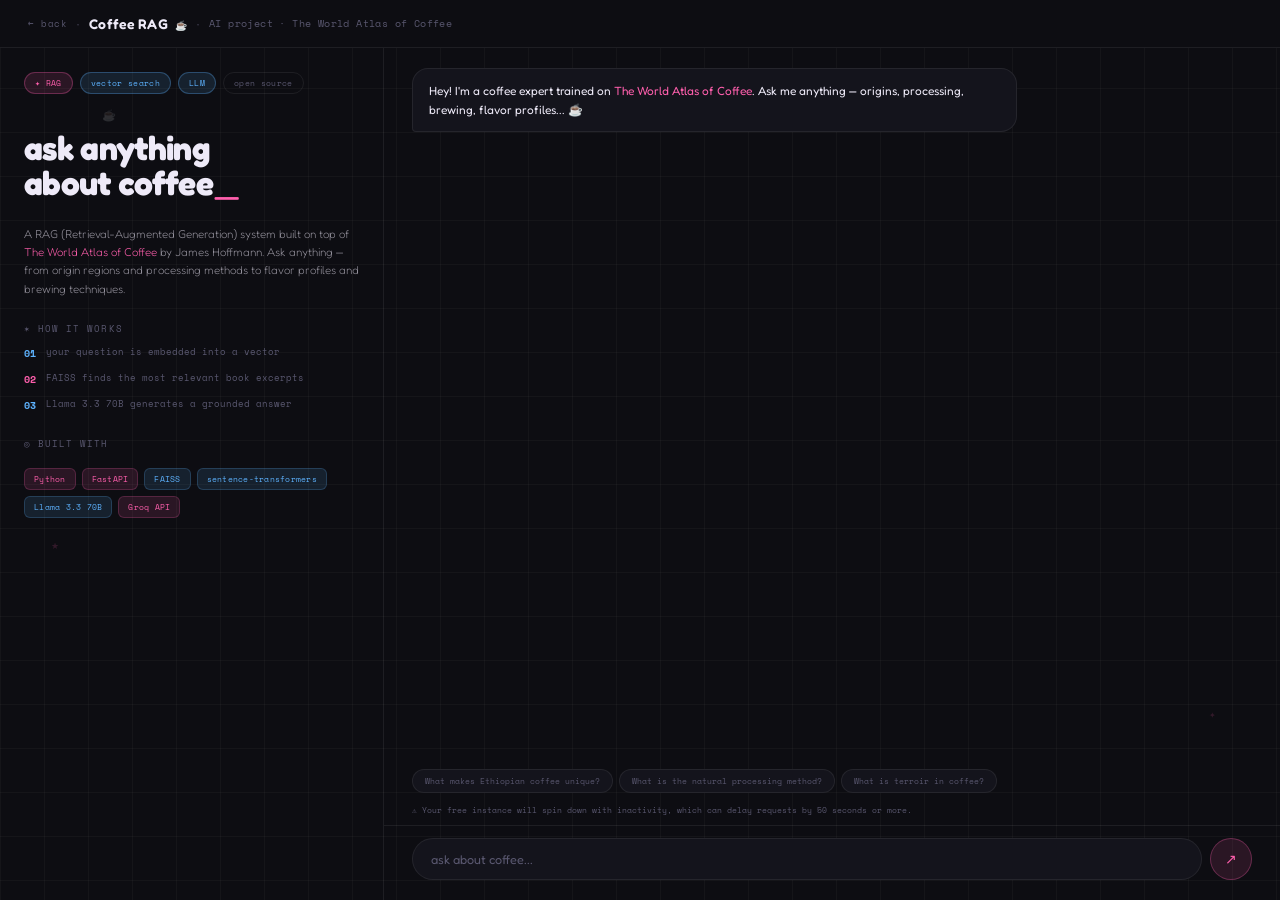
==== pages/coffee.html @ c4cfb09d "add rag-coffee" ====
<!DOCTYPE html>
<html lang="en">
<head>
  <meta charset="UTF-8" />
  <meta name="viewport" content="width=device-width, initial-scale=1.0" />
  <title>Coffee RAG · Marielle Côrtes</title>
  <link rel="icon" type="image/svg+xml" href="../assets/favicon.svg" />
  <link rel="preconnect" href="https://fonts.googleapis.com" />
  <link rel="preconnect" href="https://fonts.gstatic.com" crossorigin />
  <link href="https://fonts.googleapis.com/css2?family=Fredoka:wght@300;400;500;600;700&family=Space+Mono:ital,wght@0,400;0,700;1,400&family=Caveat:wght@400;600;700&display=swap" rel="stylesheet" />
  <link rel="stylesheet" href="../styles/main.css" />
  <link rel="stylesheet" href="../styles/coffee.css" />
</head>
<body class="coffee-page">

  <div id="cursor" aria-hidden="true">
    <img src="../assets/cursor-smile.svg" alt="" draggable="false" />
  </div>

  <div class="deco" style="top:12%;left:8%;font-size:.8rem;animation-delay:.6s">☕</div>
  <div class="deco" style="bottom:20%;right:5%;font-size:.55rem;animation-delay:2s">✦</div>
  <div class="deco" style="top:60%;left:4%;font-size:.65rem;animation-delay:1.4s">★</div>

  <header class="topbar">
    <div class="topbar__identity">
      <a href="../index.html" class="back-btn">← back</a>
      <span class="topbar__sep">·</span>
      <p class="topbar__name">Coffee RAG <span class="topbar__star">☕</span></p>
      <span class="topbar__sep">·</span>
      <span class="topbar__role">AI project · The World Atlas of Coffee</span>
    </div>
  </header>

  <main class="coffee-main">

    <!-- LEFT: project info -->
    <aside class="coffee-info">
      <div class="coffee-info__inner">
        <div class="identity__roles" style="margin-bottom:12px">
          <span class="badge badge--pink">✦ RAG</span>
          <span class="badge badge--blue">vector search</span>
          <span class="badge badge--blue">LLM</span>
          <span class="badge badge--outline">open source</span>
        </div>

        <h1 class="coffee-title">ask anything<br>about coffee<span class="identity__cursor">_</span></h1>

        <p class="coffee-desc">
          A RAG (Retrieval-Augmented Generation) system built on top of
          <em>The World Atlas of Coffee</em> by James Hoffmann. Ask anything —
          from origin regions and processing methods to flavor profiles and brewing techniques.
        </p>

        <div class="coffee-stack">
          <p class="wlabel">✶ how it works</p>
          <div class="coffee-steps">
            <div class="coffee-step">
              <span class="coffee-step__n blue">01</span>
              <span class="coffee-step__t">your question is embedded into a vector</span>
            </div>
            <div class="coffee-step">
              <span class="coffee-step__n pink">02</span>
              <span class="coffee-step__t">FAISS finds the most relevant book excerpts</span>
            </div>
            <div class="coffee-step">
              <span class="coffee-step__n blue">03</span>
              <span class="coffee-step__t">Llama 3.3 70B generates a grounded answer</span>
            </div>
          </div>
        </div>

        <div class="coffee-tech">
          <p class="wlabel">◎ built with</p>
          <div class="stack-tags">
            <span class="stag stag--pink">Python</span>
            <span class="stag stag--pink">FastAPI</span>
            <span class="stag stag--blue">FAISS</span>
            <span class="stag stag--blue">sentence-transformers</span>
            <span class="stag stag--blue">Llama 3.3 70B</span>
            <span class="stag stag--pink">Groq API</span>
          </div>
        </div>
      </div>
    </aside>

    <!-- RIGHT: chat -->
    <section class="coffee-chat">
      <div class="chat-messages" id="chatMessages">
        <div class="chat-bubble chat-bubble--bot">
          <p>Hey! I'm a coffee expert trained on <em>The World Atlas of Coffee</em>. Ask me anything — origins, processing, brewing, flavor profiles... ☕</p>
        </div>
      </div>

      <div class="chat-suggestions" id="chatSuggestions">
        <button class="suggestion" data-q="What makes Ethiopian coffee unique?">What makes Ethiopian coffee unique?</button>
        <button class="suggestion" data-q="What is the natural processing method?">What is the natural processing method?</button>
        <button class="suggestion" data-q="What is terroir in coffee?">What is terroir in coffee?</button>
      </div>

      <p class="chat-notice">⚠ Your free instance will spin down with inactivity, which can delay requests by 50 seconds or more.</p>

      <form class="chat-form" id="chatForm">
        <input
          type="text"
          class="chat-input"
          id="chatInput"
          placeholder="ask about coffee..."
          autocomplete="off"
        />
        <button type="submit" class="chat-send" id="chatSend">↗</button>
      </form>
    </section>

  </main>

  <script src="../scripts/cursor.js"></script>
  <script src="../scripts/coffee.js"></script>
</body>
</html>
---- styles/main.css ----
/* ── reset ───────────────────────────────────── */
*, *::before, *::after { box-sizing: border-box; margin: 0; padding: 0; }

/* ── tokens ──────────────────────────────────── */
:root {
  --bg:        #0d0d12;
  --surface:   #14141c;
  --surface2:  #1c1c28;
  --border:    rgba(255,255,255,0.07);
  --pink:      #ff5fad;
  --pink-dim:  rgba(255,95,173,0.12);
  --pink-glow: rgba(255,95,173,0.25);
  --blue:      #5eb3ff;
  --blue-dim:  rgba(94,179,255,0.12);
  --blue-glow: rgba(94,179,255,0.25);
  --text:      #eeeaf8;
  --muted:     #5a5870;
  --radius:    16px;
}

/* ── custom cursor ───────────────────────────── */
* { cursor: none !important; }

#cursor {
  position: fixed;
  top: 0; left: 0;
  width: 58px;
  height: 58px;
  pointer-events: none;
  z-index: 9999;
  will-change: transform;
  /* arrow tip is at ~(4,2) inside the 58x58 SVG */
  margin-left: -4px;
  margin-top: -2px;
  transition: filter .15s ease, transform .08s ease;
  filter: drop-shadow(1px 2px 3px rgba(0,0,0,.5));
}

#cursor img {
  width: 100%;
  height: 100%;
  object-fit: contain;
  display: block;
  animation: cursor-hue 20s ease-in-out infinite;
}

@keyframes cursor-hue {
  0%,  18% { filter: hue-rotate(0deg)   saturate(1)   brightness(1);   } /* yellow */
  25%, 43% { filter: hue-rotate(162deg) saturate(1.3) brightness(1);   } /* blue   */
  50%, 68% { filter: hue-rotate(282deg) saturate(1.4) brightness(1.1); } /* pink   */
  75%, 90% { filter: hue-rotate(0deg)   saturate(0)   brightness(2);   } /* white  */
  100%     { filter: hue-rotate(0deg)   saturate(1)   brightness(1);   } /* yellow */
}

#cursor.cursor--hover {
  filter: drop-shadow(0 0 8px rgba(255,224,0,.55)) drop-shadow(1px 2px 3px rgba(0,0,0,.5));
  transform: scale(1.12);
}

#cursor.cursor--press {
  filter: drop-shadow(0 0 10px var(--pink-glow));
  transform: scale(0.9);
}

/* ── base ────────────────────────────────────── */
html {
  font-size: clamp(14px, 1vw, 22px);
}

html, body {
  height: 100%;
  overflow: hidden;
  background-color: var(--bg);
  background-image:
    linear-gradient(rgba(255,255,255,0.03) 1px, transparent 1px),
    linear-gradient(90deg, rgba(255,255,255,0.03) 1px, transparent 1px);
  background-size: 44px 44px;
  color: var(--text);
  font-family: 'Fredoka', sans-serif;
}

body {
  display: grid;
  grid-template-rows: 48px 1fr;
}

/* ── floating deco ───────────────────────────── */
.deco {
  position: fixed;
  pointer-events: none;
  color: var(--pink);
  opacity: 0.15;
  animation: float 7s ease-in-out infinite;
  z-index: 0;
}

@keyframes float {
  0%, 100% { transform: translateY(0) rotate(0deg); }
  50%       { transform: translateY(-10px) rotate(4deg); }
}

/* ── top bar ─────────────────────────────────── */
.topbar {
  display: flex;
  align-items: center;
  justify-content: space-between;
  padding: 0 28px;
  border-bottom: 1px solid var(--border);
  background: var(--bg);
  position: relative;
  z-index: 10;
  flex-shrink: 0;
}

.topbar__identity {
  display: flex;
  flex-direction: row;
  align-items: center;
  gap: 10px;
}

.topbar__sep {
  color: var(--muted);
  font-size: 0.8rem;
}

.topbar__role {
  font-family: 'Space Mono', monospace;
  font-size: 0.72rem;
  color: var(--muted);
  letter-spacing: 0.04em;
}

.topbar__name {
  font-size: 1rem;
  font-weight: 600;
  letter-spacing: 0.01em;
}

.topbar__star {
  color: var(--pink);
  font-size: 0.7rem;
  margin-left: 4px;
}

.topbar__nav {
  display: flex;
  align-items: center;
  gap: 28px;
}

.topbar__link {
  font-family: 'Space Mono', monospace;
  font-size: 0.65rem;
  color: var(--muted);
  text-decoration: none;
  letter-spacing: 0.08em;
  text-transform: lowercase;
  transition: color 0.2s ease;
}

.topbar__link:hover { color: var(--text); }

.topbar__cta {
  font-family: 'Space Mono', monospace;
  font-size: 0.65rem;
  color: var(--pink);
  text-decoration: none;
  letter-spacing: 0.06em;
  padding: 5px 12px;
  border: 1px solid rgba(255,95,173,.3);
  border-radius: 99px;
  background: var(--pink-dim);
  transition: box-shadow .2s ease, border-color .2s ease;
}

.topbar__cta:hover {
  box-shadow: 0 0 14px var(--pink-glow);
  border-color: rgba(255,95,173,.6);
}

/* ── main: 2-column grid ─────────────────────── */
.main {
  display: grid;
  grid-template-columns: clamp(280px, 26vw, 520px) 1fr;
  height: 100%;
  overflow: hidden;
}

/* ── LEFT col: avatar anchored to bottom ────── */
.avatar-col {
  display: flex;
  flex-direction: column;
  height: 100%;
  overflow: hidden;
  padding: 0 0 20px 16px;
}

.avatar-col__img {
  flex: 1;
  min-height: 0;
  width: 100%;
  position: relative;
  overflow: hidden;
}

.avatar-col__img img {
  width: 100%;
  height: 100%;
  display: block;
  object-fit: contain;
  object-position: left bottom;
  transition: transform .4s ease, opacity .25s ease;
  mask-image:
    linear-gradient(to right,  transparent 0%, black 4%, black 96%, transparent 100%),
    linear-gradient(to bottom, transparent 0%, black 6%, black 88%, transparent 100%);
  -webkit-mask-image:
    linear-gradient(to right,  transparent 0%, black 4%, black 96%, transparent 100%),
    linear-gradient(to bottom, transparent 0%, black 6%, black 88%, transparent 100%);
  mask-composite: intersect;
  -webkit-mask-composite: source-in;
}

.avatar-col:hover .avatar-col__img img {
  transform: scale(1.015) translateY(-4px);
}

/* ── avatar sparkles ─────────────────────────── */
.sparkle {
  position: absolute;
  color: var(--pink);
  pointer-events: none;
  animation: sparkle-pulse 2.4s ease-in-out infinite;
  text-shadow: 0 0 8px var(--pink-glow);
  z-index: 3;
}

.sparkle--1 { top: 18%; right: 8%;  font-size: 1rem;  animation-duration: 2.2s; animation-delay: 0s;    }
.sparkle--2 { top: 38%; right: 4%;  font-size: 0.6rem; animation-duration: 3s;   animation-delay: 0.7s;  }
.sparkle--3 { top: 10%; right: 22%; font-size: 0.5rem; animation-duration: 2.6s; animation-delay: 1.2s;  }
.sparkle--4 { top: 55%; right: 6%;  font-size: 0.75rem;animation-duration: 2s;   animation-delay: 0.4s;  }
.sparkle--5 { top: 25%; right: 16%; font-size: 0.4rem; animation-duration: 3.2s; animation-delay: 1.8s;  }

@keyframes sparkle-pulse {
  0%   { opacity: 0;   transform: scale(0.4) rotate(0deg);   }
  30%  { opacity: 1;   transform: scale(1)   rotate(20deg);  }
  60%  { opacity: 0.7; transform: scale(0.85) rotate(-10deg);}
  100% { opacity: 0;   transform: scale(0.4) rotate(40deg);  }
}

.avatar-toggle {
  position: absolute;
  bottom: 10px;
  right: 10px;
  font-family: 'Space Mono', monospace;
  font-size: 0.5rem;
  letter-spacing: 0.06em;
  padding: 4px 10px;
  background: var(--surface);
  border: 1px solid var(--border);
  border-radius: 99px;
  color: var(--muted);
  cursor: none;
  transition: background .2s, color .2s, border-color .2s;
}
.avatar-toggle:hover,
.avatar-toggle:active {
  background: var(--pink-dim);
  color: var(--pink);
  border-color: rgba(255,95,173,.3);
}

.avatar-col__info {
  flex-shrink: 0;
  padding: 10px 0 0;
  display: flex;
  flex-direction: column;
  gap: 8px;
}

.avatar-loc {
  font-family: 'Space Mono', monospace;
  font-size: 0.78rem;
  color: var(--muted);
  letter-spacing: 0.06em;
}

.avatar-social { display: flex; gap: 8px; }

/* ── RIGHT col ───────────────────────────────── */
.content-col {
  display: flex;
  flex-direction: column;
  padding: 12px 28px 14px 24px;
  gap: 8px;
  overflow: hidden;
  height: 100%;
}

/* ── widgets ─────────────────────────────────── */
.widgets {
  flex: 1;
  min-height: 0;
  display: grid;
  grid-template-columns: repeat(3, 1fr);
  gap: 12px;
}

.social-icon {
  display: flex;
  align-items: center;
  justify-content: center;
  width: 30px;
  height: 30px;
  border-radius: 8px;
  text-decoration: none;
  transition: box-shadow .2s ease, transform .15s ease;
}

.social-icon svg { width: 13px; height: 13px; }

.social-icon--blue {
  background: var(--blue-dim);
  color: var(--blue);
  border: 1px solid rgba(94,179,255,.25);
}

.social-icon--blue:hover {
  box-shadow: 0 0 12px var(--blue-glow);
  transform: translateY(-2px);
}

.social-icon--pink {
  background: var(--pink-dim);
  color: var(--pink);
  border: 1px solid rgba(255,95,173,.2);
}

.social-icon--pink:hover {
  box-shadow: 0 0 12px var(--pink-glow);
  transform: translateY(-2px);
}

/* ── tamagotchi (floating draggable) ─────────── */
#tamagotchi {
  position: fixed;
  top: 56px;   /* just below 48px topbar */
  right: 24px;
  z-index: 500;
  user-select: none;
  display: flex;
  flex-direction: column;
  align-items: center;
  filter: drop-shadow(0 8px 24px rgba(0,0,0,.55));
  transition: filter .2s ease;
}

#tamagotchi:hover {
  filter: drop-shadow(0 8px 32px rgba(0,0,0,.65)) drop-shadow(0 0 16px rgba(245,196,0,.2));
}

/* ball chain */
.tama-chain {
  display: flex;
  flex-direction: column;
  align-items: center;
  gap: 4px;
  margin-bottom: -6px;
  padding-right: 60px;
}

.tama-chain__ring {
  width: 14px; height: 14px;
  border: 2.5px solid #888;
  border-radius: 50%;
  background: transparent;
}

.tama-chain__bead {
  width: 7px; height: 7px;
  border-radius: 50%;
  background: radial-gradient(circle at 35% 35%, #d8d8d8, #909090);
  border: 1px solid #666;
}

/* body */
.tama-body {
  width: 158px;
  background: radial-gradient(ellipse at 40% 30%, #ffe44d, #F5C400 55%, #d4a800);
  border-radius: 46% 46% 42% 42% / 38% 38% 52% 52%;
  border: 3px solid #2a1800;
  box-shadow:
    inset 0 4px 0 rgba(255,255,255,.45),
    inset 0 -5px 0 rgba(0,0,0,.18),
    inset 3px 0 0 rgba(255,255,255,.12),
    inset -3px 0 0 rgba(0,0,0,.08);
  display: flex;
  flex-direction: column;
  align-items: center;
  padding: 18px 18px 16px;
  gap: 10px;
  cursor: grab;
}

.tama-body:active { cursor: grabbing; }

/* LCD screen bezel */
.tama-screen-wrap {
  width: 96px;
  height: 76px;
  background: #2a1800;
  border-radius: 10px;
  display: flex;
  align-items: center;
  justify-content: center;
  box-shadow:
    inset 0 2px 6px rgba(0,0,0,.6),
    0 2px 0 rgba(255,255,255,.2);
  padding: 5px;
}

#tamaCanvas {
  border-radius: 5px;
  image-rendering: pixelated;
  image-rendering: crisp-edges;
}

/* buttons */
.tama-btns {
  display: flex;
  gap: 10px;
}

.tama-btn {
  width: 28px; height: 28px;
  border-radius: 50%;
  background: radial-gradient(circle at 35% 30%, #ff9ece, #ff5fad);
  border: 2.5px solid #2a1800;
  color: #2a1800;
  font-size: 0.5rem;
  box-shadow: 0 3px 0 #2a1800, inset 0 1px 0 rgba(255,255,255,.4);
  transition: transform .08s, box-shadow .08s;
  display: flex; align-items: center; justify-content: center;
}

.tama-btn:hover {
  background: radial-gradient(circle at 35% 30%, #ffb8de, #ff7fbd);
}

.tama-btn:active {
  transform: translateY(2px);
  box-shadow: 0 1px 0 #2a1800, inset 0 1px 0 rgba(255,255,255,.2);
}

.tama-cta {
  font-family: 'Space Mono', monospace;
  font-size: 0.42rem;
  color: rgba(42,24,0,.45);
  letter-spacing: 0.06em;
  text-align: center;
}

.tama-label {
  font-family: 'Space Mono', monospace;
  font-size: 0.62rem;
  color: rgba(42,24,0,.6);
  letter-spacing: 0.08em;
  text-transform: uppercase;
}


/* ── identity ────────────────────────────────── */
.identity {
  flex: none;
  display: flex;
  flex-direction: column;
  gap: 6px;
}

.identity__roles {
  display: flex;
  flex-wrap: wrap;
  gap: 7px;
}

.badge {
  font-family: 'Space Mono', monospace;
  font-size: 0.6rem;
  padding: 4px 10px;
  border-radius: 99px;
  letter-spacing: 0.04em;
}

.badge--pink   { background: var(--pink-dim); color: var(--pink); border: 1px solid rgba(255,95,173,.3); }
.badge--blue   { background: var(--blue-dim); color: var(--blue); border: 1px solid rgba(94,179,255,.3); }
.badge--outline{ background: transparent;     color: var(--muted);border: 1px solid var(--border); }

.identity__name {
  font-size: clamp(1.6rem, 3.2vw, 2.6rem);
  font-weight: 700;
  line-height: 1.0;
  letter-spacing: -0.02em;
}

.identity__cursor {
  color: var(--pink);
  animation: blink 1.2s step-end infinite;
  font-weight: 400;
}

@keyframes blink {
  0%, 100% { opacity: 1; }
  50%       { opacity: 0; }
}

.identity__bio {
  font-size: 0.78rem;
  font-weight: 300;
  color: rgba(238,234,248,.6);
  line-height: 1.55;
  max-width: 560px;
}

/* experience CTA button */
.exp-btn {
  display: inline-flex;
  align-items: center;
  gap: 8px;
  padding: 10px 20px;
  background: linear-gradient(135deg, var(--pink-dim), var(--blue-dim));
  border: 1px solid rgba(255,95,173,.25);
  border-radius: 99px;
  color: var(--text);
  text-decoration: none;
  font-size: 0.82rem;
  font-weight: 500;
  width: fit-content;
  transition: box-shadow .2s ease, transform .15s ease, border-color .2s ease;
}

.exp-btn:hover {
  box-shadow: 0 0 20px var(--pink-glow), 0 0 40px var(--blue-glow);
  border-color: rgba(255,95,173,.5);
  transform: translateY(-2px);
}

.exp-btn__arrow {
  font-size: 0.9rem;
  transition: transform .2s ease;
}

.exp-btn:hover .exp-btn__arrow { transform: translate(3px, -3px); }

.exp-btn--coffee {
  background: linear-gradient(135deg, rgba(255,213,79,.1), var(--pink-dim));
  border-color: rgba(255,213,79,.25);
}
.exp-btn--coffee:hover {
  box-shadow: 0 0 20px rgba(255,213,79,.2), 0 0 40px var(--pink-glow);
  border-color: rgba(255,213,79,.5);
}

/* ── action buttons (hire me + send message) ── */
.action-btns {
  display: flex;
  gap: 8px;
}

.action-btn {
  font-family: 'Space Mono', monospace;
  font-size: 0.65rem;
  padding: 7px 14px;
  border-radius: 99px;
  border: 1px solid transparent;
  cursor: none;
  text-decoration: none;
  transition: box-shadow .2s ease, transform .15s ease;
  white-space: nowrap;
}

.action-btn--blue {
  background: var(--blue-dim);
  color: var(--blue);
  border-color: rgba(94,179,255,.25);
}
.action-btn--blue:hover {
  box-shadow: 0 0 16px var(--blue-glow);
  transform: translateY(-2px);
}

.action-btn--pink {
  background: var(--pink-dim);
  color: var(--pink);
  border-color: rgba(255,95,173,.25);
}
.action-btn--pink:hover {
  box-shadow: 0 0 16px var(--pink-glow);
  transform: translateY(-2px);
}

/* ── message modal ───────────────────────────── */
.msg-modal {
  position: fixed;
  inset: 0;
  z-index: 1000;
  display: flex;
  align-items: center;
  justify-content: center;
  pointer-events: none;
  opacity: 0;
  transition: opacity .2s ease;
}
.msg-modal.is-open {
  pointer-events: all;
  opacity: 1;
}

.msg-modal__overlay {
  position: absolute;
  inset: 0;
  background: rgba(13,13,18,.75);
  backdrop-filter: blur(6px);
}

.msg-modal__card {
  position: relative;
  background: var(--surface);
  border: 1px solid var(--border);
  border-radius: var(--radius);
  padding: 28px 28px 24px;
  width: 360px;
  max-width: 90vw;
  display: flex;
  flex-direction: column;
  gap: 16px;
  transform: translateY(12px);
  transition: transform .2s ease;
  box-shadow: 0 0 40px rgba(255,95,173,.08);
}
.msg-modal.is-open .msg-modal__card {
  transform: translateY(0);
}

.msg-modal__close {
  position: absolute;
  top: 14px; right: 16px;
  background: none;
  border: none;
  color: var(--muted);
  font-size: 0.8rem;
  cursor: none;
  transition: color .15s ease;
}
.msg-modal__close:hover { color: var(--text); }

.msg-field {
  display: flex;
  flex-direction: column;
  gap: 5px;
}
.msg-field label {
  font-family: 'Space Mono', monospace;
  font-size: 0.55rem;
  color: var(--muted);
  letter-spacing: 0.08em;
}
.msg-field input,
.msg-field textarea {
  background: var(--surface2);
  border: 1px solid var(--border);
  border-radius: 8px;
  color: var(--text);
  font-family: 'Space Mono', monospace;
  font-size: 0.7rem;
  padding: 9px 12px;
  outline: none;
  resize: none;
  transition: border-color .15s ease;
}
.msg-field input:focus,
.msg-field textarea:focus {
  border-color: rgba(255,95,173,.4);
}

.msg-submit {
  align-self: flex-end;
  font-family: 'Space Mono', monospace;
  font-size: 0.7rem;
  padding: 9px 22px;
  background: var(--pink-dim);
  border: 1px solid rgba(255,95,173,.3);
  border-radius: 99px;
  color: var(--pink);
  cursor: none;
  transition: box-shadow .2s ease, transform .15s ease;
}
.msg-submit:hover {
  box-shadow: 0 0 16px var(--pink-glow);
  transform: translateY(-1px);
}

.msg-success {
  font-family: 'Space Mono', monospace;
  font-size: 0.68rem;
  color: var(--pink);
  text-align: center;
}

/* ── widgets (fills the lower row) ──────────── */
.widgets {
  flex: 1;
  min-height: 0;
  min-width: 0;
  display: grid;
  grid-template-columns: repeat(3, 1fr);
  grid-template-rows: 0.55fr 1fr auto;
  gap: 12px;
}

#w-stats    { grid-column: 1; grid-row: 1 / 4; }
#w-hobbies  { grid-column: 2; grid-row: 1; }
#w-progress {
  grid-column: 2;
  grid-row: 2;
  display: flex;
  flex-direction: column;
  min-height: 120px;
}

.log-body {
  flex: 1;
  display: flex;
  flex-direction: column;
  justify-content: center;
  gap: 12px;
}
#w-player   { grid-column: 2; grid-row: 3; height: 166px; }
#w-stack    { grid-column: 3; grid-row: 1 / 4; display: flex; flex-direction: column; }

#w-stack .stack-tags {
  flex: 1;
  min-height: 0;
  align-content: space-between;
}

/* ── progress / log card ─────────────────────── */
.log-legends {
  display: flex;
  gap: 10px;
  margin-bottom: 8px;
}

.log-legend {
  font-family: 'Space Mono', monospace;
  font-size: 0.48rem;
  letter-spacing: 0.06em;
  padding: 2px 7px;
  border-radius: 99px;
}

.log-legend--blue   { background: var(--blue-dim);             color: var(--blue); }
.log-legend--pink   { background: var(--pink-dim);             color: var(--pink); }
.log-legend--yellow { background: rgba(255,213,79,.12);        color: #ffd54f;     }

.log-track {
  width: 100%;
  height: 8px;
  background: var(--surface2);
  border-radius: 99px;
  overflow: hidden;
  display: flex;
  margin-bottom: 10px;
}

.log-seg {
  height: 100%;
  width: 0%;
  border-radius: 99px;
  transition: width 1s cubic-bezier(.4,0,.2,1);
}

.log-seg--blue   { background: var(--blue);  box-shadow: 0 0 6px var(--blue-glow);         }
.log-seg--pink   { background: var(--pink);  box-shadow: 0 0 6px var(--pink-glow);         }
.log-seg--yellow { background: #ffd54f;      box-shadow: 0 0 6px rgba(255,213,79,.35);     }

.log-msg {
  font-family: 'Space Mono', monospace;
  font-size: 0.55rem;
  color: var(--muted);
  letter-spacing: 0.04em;
  transition: opacity .3s ease;
}

.mini-player--card {
  margin-top: 0;
  padding-top: 0;
  border-top: none;
}

.widget-card--player {
  padding: 0;
  overflow: hidden;
}

.sc-embed {
  display: block;
  width: 100%;
  height: 100%;
  border-radius: var(--radius);
  filter: invert(1) hue-rotate(180deg);
}

.widget-card {
  background: var(--surface);
  border: 1px solid var(--border);
  border-radius: var(--radius);
  padding: 14px;
  overflow: hidden;
  transition: border-color .25s ease;
}

.widget-card:hover { border-color: rgba(255,255,255,.12); }

.wlabel {
  font-family: 'Space Mono', monospace;
  font-size: 0.65rem;
  letter-spacing: .12em;
  text-transform: uppercase;
  color: var(--muted);
  margin-bottom: 10px;
}

/* ── device ──────────────────────────────────── */
#w-device {
  padding: 10px;
  background: transparent;
  border-color: transparent;
}

.device {
  background: #232323;
  border-radius: 14px;
  padding: 10px 10px 12px;
  border: 1.5px solid #2e2e2e;
  box-shadow: 0 4px 16px rgba(0,0,0,.6), inset 0 1px 0 rgba(255,255,255,.04);
  height: 100%;
  display: flex;
  flex-direction: column;
  gap: 8px;
}

.device__screen {
  background: #061420;
  border-radius: 7px;
  padding: 9px 11px;
  border: 1.5px solid #0d2a44;
  box-shadow: inset 0 2px 8px rgba(0,0,0,.4), 0 0 12px rgba(94,179,255,0.08);
  flex: 1;
}

.code-line {
  font-family: 'Space Mono', monospace;
  font-size: 0.54rem;
  line-height: 1.65;
  color: #4fc8ff;
  white-space: pre;
}

.c-kw  { color: #80dfff; font-weight: 700; }
.c-var { color: #5eb3ff; font-weight: 700; }
.c-key { color: #4fc8ff; }
.c-str { color: #5eb3ff; }
.c-num { color: #ff5fad; font-weight: 700; }

.terminal-cursor {
  display: inline-block;
  animation: blink 1.2s step-end infinite;
  color: #5eb3ff;
  font-weight: 700;
}

.device__keyboard { display: flex; flex-direction: column; gap: 4px; }
.device__key-row  { display: flex; gap: 3px; justify-content: center; }

.device__key {
  background: #2e2e2e;
  color: #666;
  border-radius: 4px;
  width: 20px;
  height: 17px;
  display: flex;
  align-items: center;
  justify-content: center;
  font-family: 'Space Mono', monospace;
  font-size: 0.44rem;
  border: 1px solid #3a3a3a;
  box-shadow: 0 2px 0 #111;
  user-select: none;
  transition: transform .08s, box-shadow .08s, color .12s;
}

.device__key:hover {
  transform: translateY(1px);
  box-shadow: 0 1px 0 #111;
  color: var(--pink);
}

/* ── stats ───────────────────────────────────── */
.stats {
  display: grid;
  grid-template-columns: 1fr 1fr;
  gap: 8px;
  height: calc(100% - 22px);
}

.stat {
  background: var(--surface2);
  border-radius: 10px;
  padding: 10px 10px 8px;
  display: flex;
  flex-direction: column;
  gap: 3px;
}

.stat__n {
  font-size: 3.6rem;
  font-weight: 700;
  line-height: 1;
}

.stat__n.pink { color: var(--pink); text-shadow: 0 0 10px var(--pink-glow); }
.stat__n.blue { color: var(--blue); text-shadow: 0 0 10px var(--blue-glow); }

.stat__d {
  font-family: 'Space Mono', monospace;
  font-size: 0.68rem;
  line-height: 1.4;
  color: var(--muted);
}

/* ── mini audio player (inside interests card) ── */
.mini-player {
  display: flex;
  flex-direction: column;
  gap: 5px;
  margin-top: 8px;
  padding-top: 8px;
  border-top: 1px solid var(--border);
}

.mini-player__row {
  display: flex;
  align-items: center;
  gap: 7px;
}

.mini-player__row--track {
  justify-content: space-between;
}

.mini-player__time {
  font-family: 'Space Mono', monospace;
  font-size: 0.52rem;
  color: var(--muted);
  flex-shrink: 0;
}

.mini-upload {
  font-family: 'Space Mono', monospace;
  font-size: 0.58rem;
  color: var(--pink);
  padding: 3px 8px;
  border: 1px dashed rgba(255,95,173,.3);
  border-radius: 6px;
  flex-shrink: 0;
  transition: background .2s;
}

.mini-upload:hover { background: var(--pink-dim); }

.playlist--mini {
  max-height: 52px;
  font-size: 0.72rem;
}

/* ── tech stack tags ─────────────────────────── */
.stag-theme {
  width: 100%;
  font-family: 'Space Mono', monospace;
  font-size: 0.5rem;
  letter-spacing: 0.1em;
  color: var(--muted);
  opacity: 0.6;
  margin-top: 4px;
}

.stack-tags {
  display: flex;
  flex-wrap: wrap;
  gap: 6px;
  align-content: flex-start;
}

.stag {
  font-family: 'Space Mono', monospace;
  font-size: 0.6rem;
  padding: 4px 9px;
  border-radius: 6px;
  letter-spacing: 0.03em;
  width: fit-content;
}

.stag--pink {
  background: var(--pink-dim);
  color: var(--pink);
  border: 1px solid rgba(255,95,173,.2);
}

.stag--blue {
  background: var(--blue-dim);
  color: var(--blue);
  border: 1px solid rgba(94,179,255,.2);
}

.stag--lg {
  font-size: 0.6rem;
  padding: 4px 9px;
  font-weight: 400;
  border-color: rgba(255,95,173,.2);
}

/* ── hobbies ─────────────────────────────────── */
.hobbies {
  display: flex;
  flex-wrap: wrap;
  gap: 7px;
  align-content: flex-start;
}

.hobby {
  background: var(--surface2);
  border: 1px solid var(--border);
  border-radius: 99px;
  padding: 3px 9px;
  font-size: 0.65rem;
  width: fit-content;
  transition: border-color .2s, box-shadow .2s, color .2s;
}

.hobby:hover {
  border-color: var(--pink);
  box-shadow: 0 0 8px var(--pink-glow);
  color: var(--pink);
}

/* ── player ──────────────────────────────────── */
.player__header {
  display: flex;
  align-items: center;
  gap: 12px;
  flex-shrink: 0;
}

.player {
  display: flex;
  flex-direction: column;
  gap: 7px;
  height: calc(100% - 22px);
}

.player__art {
  width: 36px;
  height: 36px;
  background: linear-gradient(135deg, var(--pink-dim), var(--blue-dim));
  border: 1px solid var(--border);
  border-radius: 8px;
  display: flex;
  align-items: center;
  justify-content: center;
  font-size: 1rem;
  flex-shrink: 0;
  transition: box-shadow .3s ease;
}

.player__art.playing {
  animation: pulse 2s ease-in-out infinite;
}

@keyframes pulse {
  0%,100% { box-shadow: 0 0 10px var(--pink-glow); }
  50%      { box-shadow: 0 0 22px var(--pink-glow), 0 0 10px var(--blue-glow); }
}

.player__info { flex-shrink: 0; }

.player__track {
  font-size: 0.78rem;
  font-weight: 600;
  white-space: nowrap;
  overflow: hidden;
  text-overflow: ellipsis;
}

.player__artist {
  font-family: 'Space Mono', monospace;
  font-size: 0.55rem;
  color: var(--muted);
}

.player__bar {
  height: 3px;
  background: var(--surface2);
  border-radius: 99px;
  cursor: pointer;
  flex-shrink: 0;
  overflow: hidden;
}

.player__fill {
  height: 100%;
  width: 0%;
  background: linear-gradient(90deg, var(--pink), var(--blue));
  border-radius: 99px;
  transition: width .4s linear;
}

.player__times {
  display: flex;
  justify-content: space-between;
  font-family: 'Space Mono', monospace;
  font-size: 0.52rem;
  color: var(--muted);
  flex-shrink: 0;
}

.player__controls {
  display: flex;
  gap: 6px;
  align-items: center;
  flex-shrink: 0;
}

.player__btn {
  background: var(--surface2);
  border: 1px solid var(--border);
  color: var(--text);
  border-radius: 50%;
  width: 28px;
  height: 28px;
  font-size: 0.65rem;
  display: flex;
  align-items: center;
  justify-content: center;
  transition: background .2s, box-shadow .2s;
}

.player__btn:hover { background: var(--pink-dim); box-shadow: 0 0 10px var(--pink-glow); }

.player__btn--play {
  width: 34px;
  height: 34px;
  font-size: 0.8rem;
  background: var(--pink-dim);
  border-color: rgba(255,95,173,.3);
  color: var(--pink);
}

.upload-btn {
  display: block;
  text-align: center;
  padding: 5px;
  border: 1px dashed rgba(255,95,173,.25);
  border-radius: 8px;
  font-family: 'Space Mono', monospace;
  font-size: 0.55rem;
  color: var(--pink);
  flex-shrink: 0;
  transition: background .2s;
}

.upload-btn:hover { background: var(--pink-dim); }

.playlist {
  list-style: none;
  display: flex;
  flex-direction: column;
  gap: 2px;
  overflow-y: auto;
  flex: 1;
  min-height: 0;
  scrollbar-width: thin;
  scrollbar-color: var(--surface2) transparent;
}

.playlist__empty {
  font-family: 'Space Mono', monospace;
  font-size: 0.55rem;
  color: var(--muted);
  text-align: center;
  padding: 4px;
}

.playlist-item {
  padding: 4px 8px;
  border-radius: 5px;
  font-size: 0.72rem;
  cursor: pointer;
  color: rgba(238,234,248,.5);
  white-space: nowrap;
  overflow: hidden;
  text-overflow: ellipsis;
  transition: background .12s, color .12s;
}

.playlist-item:hover  { background: var(--surface2); color: var(--text); }
.playlist-item.active { background: var(--pink-dim); color: var(--pink); }

/* ── scrollbar ───────────────────────────────── */
::-webkit-scrollbar { width: 5px; height: 5px; }
::-webkit-scrollbar-track { background: transparent; }
::-webkit-scrollbar-thumb { background: var(--surface2); border-radius: 99px; }

/* ── responsive ──────────────────────────────── */
@media (max-width: 1100px) {
  .main { grid-template-columns: 240px 1fr; }
}

@media (max-width: 860px) {
  html { height: auto; min-height: 100%; overflow-y: auto; }
  body { height: auto; min-height: 100%; overflow: visible; display: block; }
  .main { grid-template-columns: 1fr; height: auto; }

  /* topbar: role too long for mobile */
  .topbar__sep, .topbar__role { display: none; }
  .topbar { padding: 0 16px; }

  /* avatar: fixed image height, info flows naturally below */
  .avatar-col { height: auto; border-right: none; border-bottom: 1px solid var(--border); padding: 0 0 16px 16px; }
  .avatar-col__img { flex: none; height: 55vw; }
  .avatar-col__info { gap: 8px; padding-top: 12px; }

  .content-col { height: auto; overflow: visible; padding: 16px; gap: 10px; }

  .widgets {
    grid-template-columns: 1fr 1fr;
    grid-template-rows: auto;
    height: auto;
  }

  /* reset all explicit placements */
  #w-stats, #w-hobbies, #w-progress, #w-player, #w-stack {
    grid-column: auto;
    grid-row: auto;
  }

  #w-stats    { height: auto; min-height: 200px; }
  #w-hobbies  { height: auto; min-height: 100px; }
  #w-progress { height: auto; }
  #w-player   { height: 166px; grid-column: 1 / -1; }
  #w-stack    { height: auto; grid-column: 1 / -1; overflow-y: visible; }

  #tamagotchi {
    display: flex;
    top: 56px;
    right: 0;
    transform: scale(0.45);
    transform-origin: top right;
  }

  .social-icon { width: 40px; height: 40px; }
  .social-icon svg { width: 16px; height: 16px; }

  .msg-field input,
  .msg-field textarea { font-size: 16px; }
}

@media (max-width: 500px) {
  .widgets { grid-template-columns: 1fr; }
  #w-stats, #w-hobbies { height: auto; min-height: auto; }
  .stat__n { font-size: 2.4rem; }
  .stat__d { font-size: 0.72rem; }
  .avatar-col__img { height: 50vw; }
  .identity__name { font-size: clamp(1.4rem, 8vw, 2rem); }
  .action-btns { flex-wrap: wrap; }
  .action-btn { flex: 1; text-align: center; justify-content: center; }
  .content-col { padding: 14px; }
}

@media (max-width: 860px) and (orientation: landscape) {
  .avatar-col { height: 50vw; }
}

@media (prefers-reduced-motion: reduce) {
  .sparkle,
  .deco { animation: none; }
  .identity__cursor,
  .terminal-cursor { animation: none; opacity: 1; }
  .log-seg { transition: none; }
  .player__art.playing { animation: none; }
  #cursor img { animation: none; }
}

@media (hover: none) {
  * { cursor: auto !important; }
  #cursor { display: none; }
}
---- styles/coffee.css ----
/* ── coffee page overrides ───────────────────── */
.coffee-page {
  overflow: hidden;
  height: 100%;
}

.coffee-page body {
  display: grid;
  grid-template-rows: 48px 1fr;
}

.back-btn {
  font-family: 'Space Mono', monospace;
  font-size: 0.65rem;
  color: var(--muted);
  text-decoration: none;
  letter-spacing: 0.06em;
  transition: color .2s ease;
}
.back-btn:hover { color: var(--text); }

/* ── layout ──────────────────────────────────── */
.coffee-main {
  display: grid;
  grid-template-columns: clamp(280px, 30vw, 460px) 1fr;
  height: 100%;
  overflow: hidden;
}

/* ── left panel ──────────────────────────────── */
.coffee-info {
  border-right: 1px solid var(--border);
  overflow-y: auto;
  scrollbar-width: thin;
  scrollbar-color: var(--surface2) transparent;
}

.coffee-info__inner {
  padding: 24px 24px 32px;
  display: flex;
  flex-direction: column;
  gap: 24px;
}

.coffee-title {
  font-size: clamp(1.6rem, 2.8vw, 2.4rem);
  font-weight: 700;
  line-height: 1.05;
  letter-spacing: -0.02em;
}

.coffee-desc {
  font-size: 0.82rem;
  font-weight: 300;
  color: rgba(238,234,248,.6);
  line-height: 1.6;
}

.coffee-desc em {
  color: var(--pink);
  font-style: normal;
}

/* how it works steps */
.coffee-steps {
  display: flex;
  flex-direction: column;
  gap: 10px;
  margin-top: 6px;
}

.coffee-step {
  display: flex;
  align-items: flex-start;
  gap: 10px;
}

.coffee-step__n {
  font-family: 'Space Mono', monospace;
  font-size: 0.7rem;
  font-weight: 700;
  flex-shrink: 0;
  margin-top: 1px;
}

.coffee-step__n.pink { color: var(--pink); }
.coffee-step__n.blue { color: var(--blue); }

.coffee-step__t {
  font-family: 'Space Mono', monospace;
  font-size: 0.62rem;
  color: var(--muted);
  line-height: 1.5;
}

.coffee-tech { display: flex; flex-direction: column; gap: 8px; }

/* ── chat panel ──────────────────────────────── */
.coffee-chat {
  display: flex;
  flex-direction: column;
  height: 100%;
  overflow: hidden;
  padding: 0;
}

/* messages list */
.chat-messages {
  flex: 1;
  overflow-y: auto;
  padding: 20px 28px;
  display: flex;
  flex-direction: column;
  gap: 16px;
  scrollbar-width: thin;
  scrollbar-color: var(--surface2) transparent;
}

/* bubbles */
.chat-bubble {
  max-width: 72%;
  display: flex;
  flex-direction: column;
  gap: 4px;
}

.chat-bubble p {
  font-size: 0.85rem;
  line-height: 1.6;
  padding: 12px 16px;
  border-radius: 16px;
  margin: 0;
}

.chat-bubble em {
  color: var(--pink);
  font-style: normal;
}

.chat-bubble--bot { align-self: flex-start; }
.chat-bubble--bot p {
  background: var(--surface);
  border: 1px solid var(--border);
  border-bottom-left-radius: 4px;
  color: var(--text);
}

.chat-bubble--user { align-self: flex-end; }
.chat-bubble--user p {
  background: var(--pink-dim);
  border: 1px solid rgba(255,95,173,.25);
  border-bottom-right-radius: 4px;
  color: var(--text);
}

.chat-source {
  font-family: 'Space Mono', monospace;
  font-size: 0.52rem;
  color: var(--muted);
  padding: 0 4px;
  line-height: 1.4;
}

/* typing indicator */
.chat-bubble--typing p {
  display: flex;
  align-items: center;
  gap: 4px;
  padding: 14px 18px;
}

.typing-dot {
  width: 6px;
  height: 6px;
  border-radius: 50%;
  background: var(--muted);
  animation: typing-bounce 1.2s ease-in-out infinite;
}
.typing-dot:nth-child(2) { animation-delay: .2s; }
.typing-dot:nth-child(3) { animation-delay: .4s; }

@keyframes typing-bounce {
  0%, 80%, 100% { transform: translateY(0);    opacity: .4; }
  40%            { transform: translateY(-6px); opacity: 1;  }
}

/* suggestions */
.chat-suggestions {
  display: flex;
  flex-wrap: wrap;
  gap: 6px;
  padding: 0 28px 12px;
}

.suggestion {
  font-family: 'Space Mono', monospace;
  font-size: 0.6rem;
  padding: 5px 12px;
  background: var(--surface);
  border: 1px solid var(--border);
  border-radius: 99px;
  color: var(--muted);
  transition: border-color .2s, color .2s, box-shadow .2s;
  text-align: left;
}

.suggestion:hover {
  border-color: rgba(255,95,173,.35);
  color: var(--pink);
  box-shadow: 0 0 10px var(--pink-glow);
}

/* notice */
.chat-notice {
  font-family: 'Space Mono', monospace;
  font-size: 0.55rem;
  color: var(--muted);
  padding: 0 28px 8px;
  line-height: 1.5;
}

/* input form */
.chat-form {
  display: flex;
  gap: 8px;
  padding: 12px 28px 20px;
  border-top: 1px solid var(--border);
  flex-shrink: 0;
}

.chat-input {
  flex: 1;
  background: var(--surface);
  border: 1px solid var(--border);
  border-radius: 99px;
  color: var(--text);
  font-family: 'Fredoka', sans-serif;
  font-size: 0.9rem;
  padding: 10px 18px;
  outline: none;
  transition: border-color .2s ease;
}

.chat-input:focus { border-color: rgba(255,95,173,.4); }
.chat-input::placeholder { color: var(--muted); }

.chat-send {
  width: 42px;
  height: 42px;
  border-radius: 50%;
  background: var(--pink-dim);
  border: 1px solid rgba(255,95,173,.3);
  color: var(--pink);
  font-size: 1rem;
  display: flex;
  align-items: center;
  justify-content: center;
  flex-shrink: 0;
  transition: box-shadow .2s ease, transform .15s ease;
}

.chat-send:hover {
  box-shadow: 0 0 16px var(--pink-glow);
  transform: translateY(-1px);
}

.chat-send:disabled {
  opacity: .4;
  pointer-events: none;
}

/* ── responsive ──────────────────────────────── */
@media (max-width: 860px) {
  .coffee-page { overflow: auto; height: auto; }

  .coffee-main {
    grid-template-columns: 1fr;
    grid-template-rows: auto 1fr;
    height: auto;
    min-height: calc(100vh - 48px);
  }

  .coffee-info { border-right: none; border-bottom: 1px solid var(--border); }
  .coffee-chat { min-height: 60vh; }
}
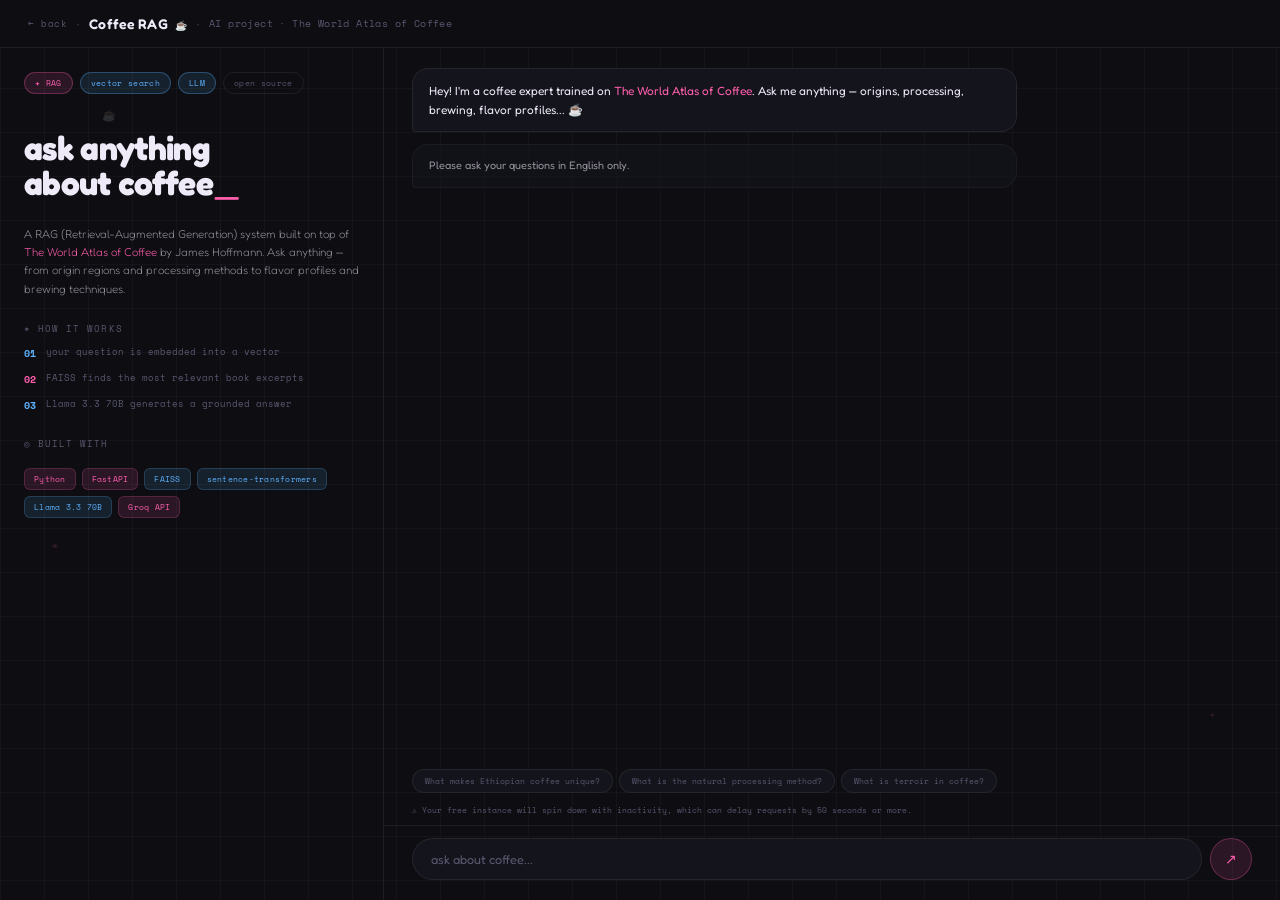
==== commit 44d557e2: "ask only in english" ====
--- a/pages/coffee.html
+++ b/pages/coffee.html
@@ -88,6 +88,7 @@
       <div class="chat-messages" id="chatMessages">
         <div class="chat-bubble chat-bubble--bot">
           <p>Hey! I'm a coffee expert trained on <em>The World Atlas of Coffee</em>. Ask me anything — origins, processing, brewing, flavor profiles... ☕</p>
+          <p style="margin-top:8px;font-size:0.78rem;opacity:0.6;">Please ask your questions in English only.</p>
         </div>
       </div>
 
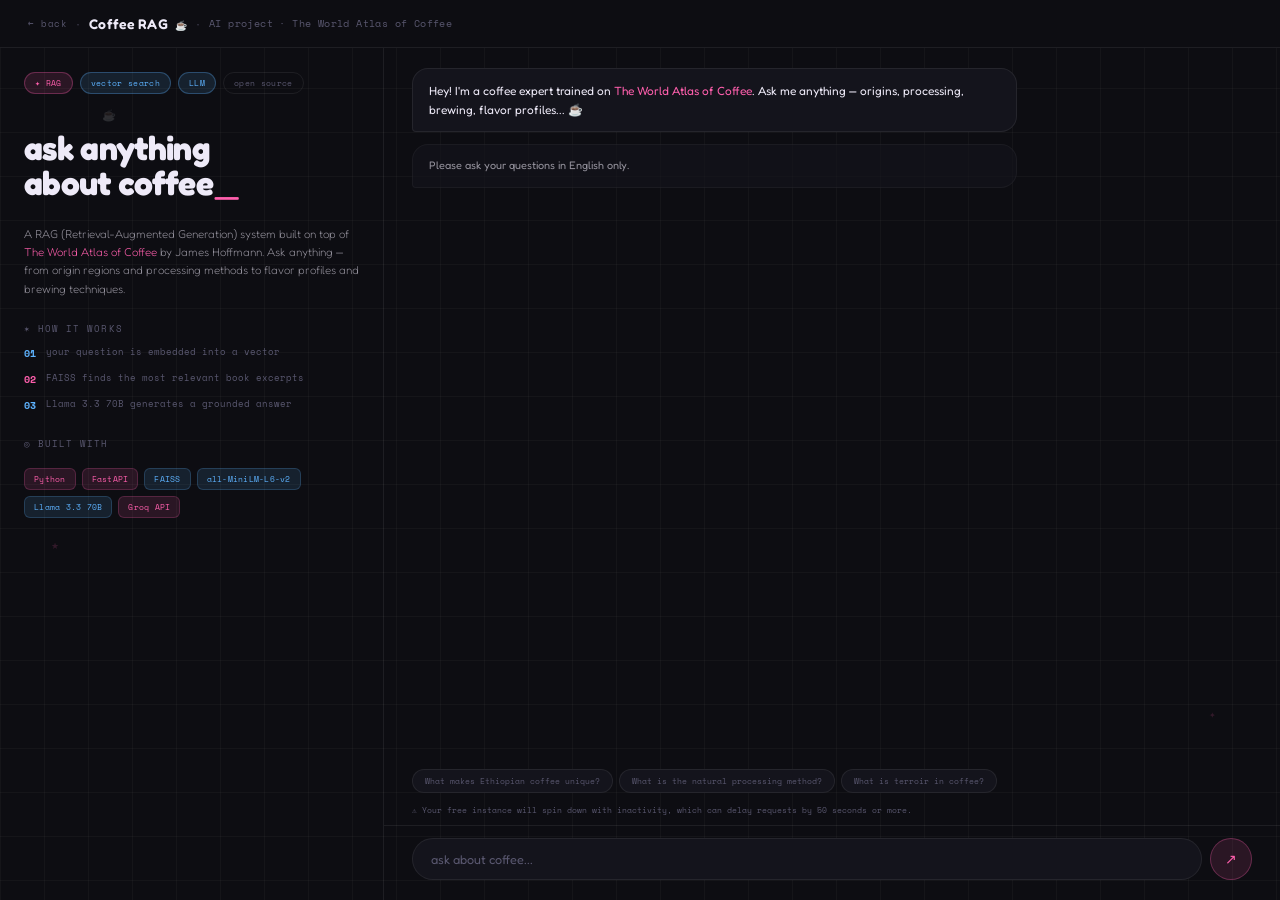
==== commit 6232cc52: "remove .html" ====
--- a/pages/coffee.html
+++ b/pages/coffee.html
@@ -23,7 +23,7 @@
 
   <header class="topbar">
     <div class="topbar__identity">
-      <a href="../index.html" class="back-btn">← back</a>
+      <a href="/" class="back-btn">← back</a>
       <span class="topbar__sep">·</span>
       <p class="topbar__name">Coffee RAG <span class="topbar__star">☕</span></p>
       <span class="topbar__sep">·</span>
@@ -75,7 +75,7 @@
             <span class="stag stag--pink">Python</span>
             <span class="stag stag--pink">FastAPI</span>
             <span class="stag stag--blue">FAISS</span>
-            <span class="stag stag--blue">sentence-transformers</span>
+            <span class="stag stag--blue">all-MiniLM-L6-v2</span>
             <span class="stag stag--blue">Llama 3.3 70B</span>
             <span class="stag stag--pink">Groq API</span>
           </div>
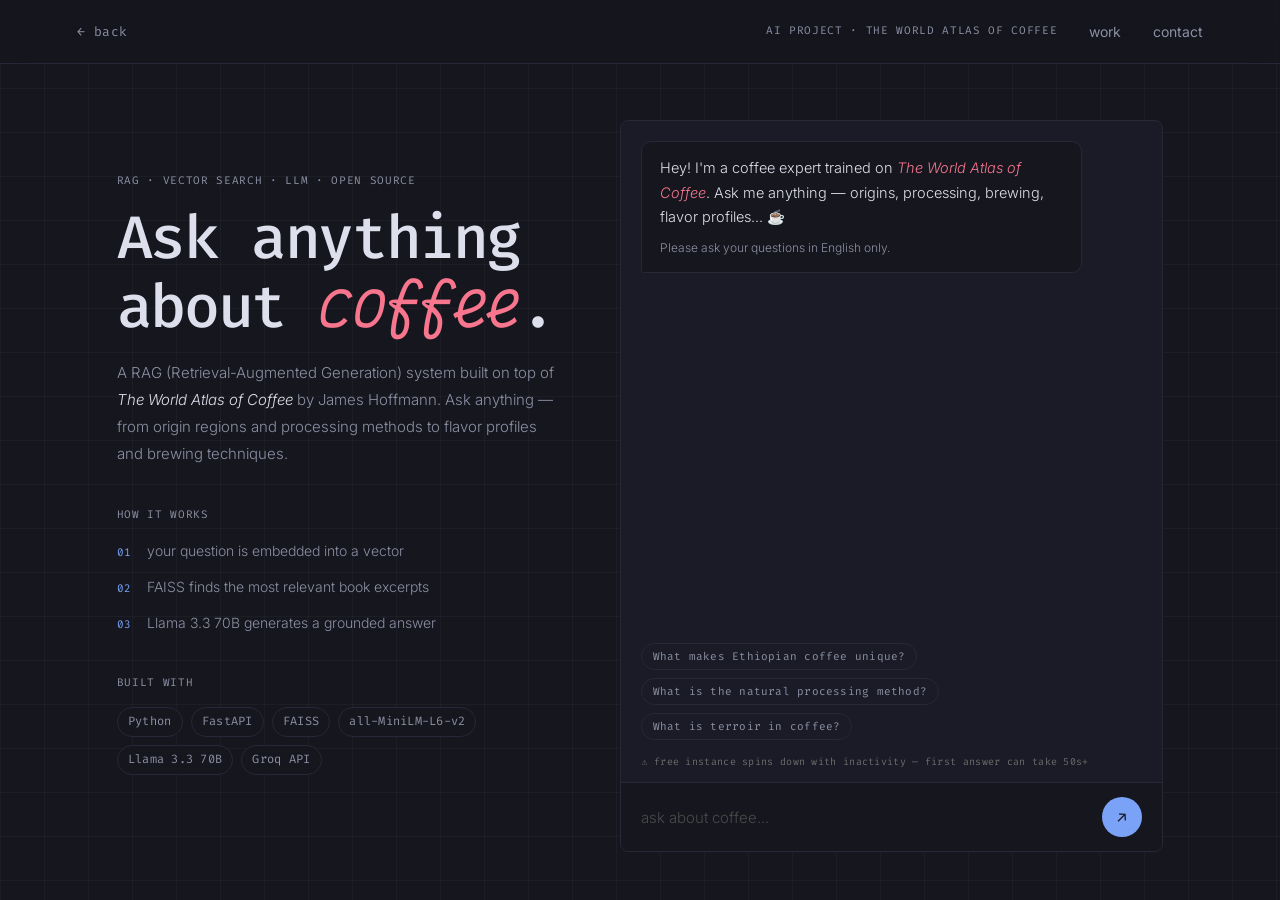
==== commit aee9f659: "Portfolio v2 — dark VSCode-style redesign, mobile-first - Tokyo Night palette (pink/blue/gray), Fira" ====
--- a/pages/coffee.html
+++ b/pages/coffee.html
@@ -3,92 +3,81 @@
 <head>
   <meta charset="UTF-8" />
   <meta name="viewport" content="width=device-width, initial-scale=1.0" />
-  <title>Coffee RAG · Marielle Côrtes</title>
-  <link rel="icon" type="image/svg+xml" href="../assets/favicon.svg" />
+  <title>Coffee RAG — Marielle Côrtes</title>
+  <meta name="description" content="A RAG system built on The World Atlas of Coffee — ask anything about coffee." />
+  <meta name="theme-color" content="#16161E" />
+  <link rel="icon" href="../assets/favicon.svg?v=2" type="image/svg+xml" />
   <link rel="preconnect" href="https://fonts.googleapis.com" />
   <link rel="preconnect" href="https://fonts.gstatic.com" crossorigin />
-  <link href="https://fonts.googleapis.com/css2?family=Fredoka:wght@300;400;500;600;700&family=Space+Mono:ital,wght@0,400;0,700;1,400&family=Caveat:wght@400;600;700&display=swap" rel="stylesheet" />
+  <link href="https://fonts.googleapis.com/css2?family=Fira+Code:wght@400;500;600&family=Inter:ital,opsz,wght@0,14..32,300..600;1,14..32,300..600&family=Victor+Mono:ital,wght@1,400;1,500&display=swap" rel="stylesheet" />
   <link rel="stylesheet" href="../styles/main.css" />
   <link rel="stylesheet" href="../styles/coffee.css" />
 </head>
-<body class="coffee-page">
+<body>
 
-  <div id="cursor" aria-hidden="true">
-    <img src="../assets/cursor-smile.svg" alt="" draggable="false" />
-  </div>
+  <!-- ── NAV ── -->
+  <nav class="nav nav--solid" id="nav">
+    <a href="../index.html" class="nav__back">← back</a>
+    <div class="nav__links">
+      <span class="mono-label nav__hide-sm">AI project · The World Atlas of Coffee</span>
+      <a href="experience.html">work</a>
+      <a href="../index.html#contact">contact</a>
+    </div>
+  </nav>
 
-  <div class="deco" style="top:12%;left:8%;font-size:.8rem;animation-delay:.6s">☕</div>
-  <div class="deco" style="bottom:20%;right:5%;font-size:.55rem;animation-delay:2s">✦</div>
-  <div class="deco" style="top:60%;left:4%;font-size:.65rem;animation-delay:1.4s">★</div>
-
-  <header class="topbar">
-    <div class="topbar__identity">
-      <a href="/" class="back-btn">← back</a>
-      <span class="topbar__sep">·</span>
-      <p class="topbar__name">Coffee RAG <span class="topbar__star">☕</span></p>
-      <span class="topbar__sep">·</span>
-      <span class="topbar__role">AI project · The World Atlas of Coffee</span>
-    </div>
-  </header>
-
-  <main class="coffee-main">
+  <main class="coffee">
 
     <!-- LEFT: project info -->
     <aside class="coffee-info">
-      <div class="coffee-info__inner">
-        <div class="identity__roles" style="margin-bottom:12px">
-          <span class="badge badge--pink">✦ RAG</span>
-          <span class="badge badge--blue">vector search</span>
-          <span class="badge badge--blue">LLM</span>
-          <span class="badge badge--outline">open source</span>
-        </div>
+      <span class="mono-label">RAG · Vector search · LLM · Open source</span>
 
-        <h1 class="coffee-title">ask anything<br>about coffee<span class="identity__cursor">_</span></h1>
+      <h1 class="coffee-info__title">
+        Ask anything<br>about <em>coffee</em>.
+      </h1>
 
-        <p class="coffee-desc">
-          A RAG (Retrieval-Augmented Generation) system built on top of
-          <em>The World Atlas of Coffee</em> by James Hoffmann. Ask anything —
-          from origin regions and processing methods to flavor profiles and brewing techniques.
-        </p>
+      <p class="coffee-info__desc">
+        A RAG (Retrieval-Augmented Generation) system built on top of
+        <em>The World Atlas of Coffee</em> by James Hoffmann. Ask anything —
+        from origin regions and processing methods to flavor profiles and brewing techniques.
+      </p>
 
-        <div class="coffee-stack">
-          <p class="wlabel">✶ how it works</p>
-          <div class="coffee-steps">
-            <div class="coffee-step">
-              <span class="coffee-step__n blue">01</span>
-              <span class="coffee-step__t">your question is embedded into a vector</span>
-            </div>
-            <div class="coffee-step">
-              <span class="coffee-step__n pink">02</span>
-              <span class="coffee-step__t">FAISS finds the most relevant book excerpts</span>
-            </div>
-            <div class="coffee-step">
-              <span class="coffee-step__n blue">03</span>
-              <span class="coffee-step__t">Llama 3.3 70B generates a grounded answer</span>
-            </div>
-          </div>
-        </div>
+      <div class="coffee-info__block">
+        <span class="mono-label">How it works</span>
+        <ol class="coffee-steps">
+          <li class="coffee-step">
+            <span class="coffee-step__n">01</span>
+            <span class="coffee-step__t">your question is embedded into a vector</span>
+          </li>
+          <li class="coffee-step">
+            <span class="coffee-step__n">02</span>
+            <span class="coffee-step__t">FAISS finds the most relevant book excerpts</span>
+          </li>
+          <li class="coffee-step">
+            <span class="coffee-step__n">03</span>
+            <span class="coffee-step__t">Llama 3.3 70B generates a grounded answer</span>
+          </li>
+        </ol>
+      </div>
 
-        <div class="coffee-tech">
-          <p class="wlabel">◎ built with</p>
-          <div class="stack-tags">
-            <span class="stag stag--pink">Python</span>
-            <span class="stag stag--pink">FastAPI</span>
-            <span class="stag stag--blue">FAISS</span>
-            <span class="stag stag--blue">all-MiniLM-L6-v2</span>
-            <span class="stag stag--blue">Llama 3.3 70B</span>
-            <span class="stag stag--pink">Groq API</span>
-          </div>
+      <div class="coffee-info__block">
+        <span class="mono-label">Built with</span>
+        <div class="tags">
+          <span class="tag">Python</span>
+          <span class="tag">FastAPI</span>
+          <span class="tag">FAISS</span>
+          <span class="tag">all-MiniLM-L6-v2</span>
+          <span class="tag">Llama 3.3 70B</span>
+          <span class="tag">Groq API</span>
         </div>
       </div>
     </aside>
 
     <!-- RIGHT: chat -->
-    <section class="coffee-chat">
+    <section class="coffee-chat" aria-label="Coffee chat">
       <div class="chat-messages" id="chatMessages">
         <div class="chat-bubble chat-bubble--bot">
           <p>Hey! I'm a coffee expert trained on <em>The World Atlas of Coffee</em>. Ask me anything — origins, processing, brewing, flavor profiles... ☕</p>
-          <p style="margin-top:8px;font-size:0.78rem;opacity:0.6;">Please ask your questions in English only.</p>
+          <p class="chat-bubble__note">Please ask your questions in English only.</p>
         </div>
       </div>
 
@@ -98,7 +87,7 @@
         <button class="suggestion" data-q="What is terroir in coffee?">What is terroir in coffee?</button>
       </div>
 
-      <p class="chat-notice">⚠ Your free instance will spin down with inactivity, which can delay requests by 50 seconds or more.</p>
+      <p class="chat-notice">⚠ free instance spins down with inactivity — first answer can take 50s+</p>
 
       <form class="chat-form" id="chatForm">
         <input
@@ -108,13 +97,13 @@
           placeholder="ask about coffee..."
           autocomplete="off"
         />
-        <button type="submit" class="chat-send" id="chatSend">↗</button>
+        <button type="submit" class="chat-send" id="chatSend" aria-label="send">↗</button>
       </form>
     </section>
 
   </main>
 
-  <script src="../scripts/cursor.js"></script>
+  <script src="../scripts/main.js"></script>
   <script src="../scripts/coffee.js"></script>
 </body>
 </html>
--- a/styles/main.css
+++ b/styles/main.css
@@ -1,1306 +1,932 @@
-/* ── reset ───────────────────────────────────── */
+/* ── RESET ── */
 *, *::before, *::after { box-sizing: border-box; margin: 0; padding: 0; }
 
-/* ── tokens ──────────────────────────────────── */
+/* the hidden attribute must win over component display rules */
+[hidden] { display: none !important; }
+
+/* ── DESIGN TOKENS (VSCode / Tokyo Night inspired) ── */
 :root {
-  --bg:        #0d0d12;
-  --surface:   #14141c;
-  --surface2:  #1c1c28;
-  --border:    rgba(255,255,255,0.07);
-  --pink:      #ff5fad;
-  --pink-dim:  rgba(255,95,173,0.12);
-  --pink-glow: rgba(255,95,173,0.25);
-  --blue:      #5eb3ff;
-  --blue-dim:  rgba(94,179,255,0.12);
-  --blue-glow: rgba(94,179,255,0.25);
-  --text:      #eeeaf8;
-  --muted:     #5a5870;
-  --radius:    16px;
-}
-
-/* ── custom cursor ───────────────────────────── */
-* { cursor: none !important; }
-
-#cursor {
+  --bg:        #16161E;
+  --bg-subtle: #1A1B26;
+  --fg:        #DDE0EC;
+  --muted:     #8B90A3;
+  --border:    #262838;
+  --accent:    #F7768E; /* pink */
+  --blue:      #7AA2F7;
+
+  --f-display: 'Fira Code', monospace;
+  --f-serif:   'Victor Mono', monospace;
+  --f-body:    'Inter', sans-serif;
+  --f-mono:    'Fira Code', monospace;
+
+  --nav-h:   60px;
+  --max-w:   1200px;
+  --pad-x:   1.25rem;
+  --sec-gap: clamp(5rem, 14vh, 10rem);
+}
+
+/* ── BASE (mobile-first) ── */
+html {
+  scroll-behavior: smooth;
+  scroll-padding-top: calc(var(--nav-h) + 1rem);
+}
+
+body {
+  background-color: var(--bg);
+  background-image:
+    linear-gradient(rgba(255, 255, 255, 0.03) 1px, transparent 1px),
+    linear-gradient(90deg, rgba(255, 255, 255, 0.03) 1px, transparent 1px);
+  background-size: 44px 44px;
+  color: var(--fg);
+  font-family: var(--f-body);
+  font-size: 1rem;
+  line-height: 1.65;
+  -webkit-font-smoothing: antialiased;
+  overflow-x: hidden;
+}
+
+a { color: inherit; text-decoration: none; }
+
+::selection {
+  background: var(--accent);
+  color: var(--bg);
+}
+
+:focus-visible {
+  outline: 1px solid var(--blue);
+  outline-offset: 3px;
+  border-radius: 2px;
+}
+
+/* ── NAV ── */
+.nav {
   position: fixed;
-  top: 0; left: 0;
-  width: 58px;
-  height: 58px;
-  pointer-events: none;
-  z-index: 9999;
-  will-change: transform;
-  /* arrow tip is at ~(4,2) inside the 58x58 SVG */
-  margin-left: -4px;
-  margin-top: -2px;
-  transition: filter .15s ease, transform .08s ease;
-  filter: drop-shadow(1px 2px 3px rgba(0,0,0,.5));
-}
-
-#cursor img {
+  inset: 0 0 auto;
+  z-index: 100;
+  height: var(--nav-h);
+  display: flex;
+  align-items: center;
+  justify-content: space-between;
+  padding: 0 var(--pad-x);
+  transition: background 0.4s, border-bottom 0.4s;
+}
+
+.nav.scrolled {
+  background: rgba(22, 22, 30, 0.72);
+  backdrop-filter: blur(16px);
+  -webkit-backdrop-filter: blur(16px);
+  border-bottom: 1px solid var(--border);
+}
+
+.nav__name {
+  font-family: var(--f-mono);
+  font-size: 0.8125rem;
+  font-weight: 500;
+  letter-spacing: 0.04em;
+  text-transform: uppercase;
+}
+
+.nav__name-full { display: none; }
+.nav__name-short { display: inline; }
+
+.nav__links {
+  display: flex;
+  align-items: center;
+  gap: 1.125rem;
+  font-size: 0.8125rem;
+  color: var(--muted);
+}
+
+.nav__links a { transition: color 0.2s; }
+.nav__links a:hover { color: var(--fg); }
+
+.nav__hide-sm { display: none; }
+
+.nav__cta {
+  color: var(--fg) !important;
+  border: 1px solid var(--border);
+  padding: 0.3rem 0.8rem;
+  border-radius: 100px;
+  font-size: 0.75rem;
+  white-space: nowrap;
+  transition: background 0.25s, border-color 0.25s, color 0.25s !important;
+}
+
+.nav__cta:hover {
+  background: var(--fg);
+  color: var(--bg) !important;
+  border-color: var(--fg);
+}
+
+/* ── HERO ── */
+.hero {
+  min-height: 100dvh;
+  min-height: 100svh;
+  display: flex;
+  flex-direction: column;
+  justify-content: flex-end;
+  padding: calc(var(--nav-h) + 2rem) var(--pad-x) 3.5rem;
+  position: relative;
+}
+
+.hero__inner {
+  max-width: var(--max-w);
+  margin: 0 auto;
+  width: 100%;
+}
+
+.hero__label {
+  display: flex;
+  flex-direction: column;
+  align-items: flex-start;
+  gap: 0.875rem;
+  margin-bottom: 2rem;
+}
+
+.mono-label {
+  font-family: var(--f-mono);
+  font-size: 0.6875rem;
+  letter-spacing: 0.06em;
+  text-transform: uppercase;
+  color: var(--muted);
+}
+
+.hero__title {
+  font-family: var(--f-display);
+  font-weight: 500;
+  font-size: clamp(2.125rem, 10vw, 6.5rem);
+  line-height: 1.12;
+  letter-spacing: -0.04em;
+  margin-bottom: 2rem;
+}
+
+.hero__title em {
+  font-family: var(--f-serif);
+  font-style: italic;
+  font-weight: 500;
+  color: var(--accent);
+  letter-spacing: -0.02em;
+}
+
+.cursor-blink {
+  color: var(--blue);
+  font-weight: 400;
+  animation: blink 1.1s steps(2, start) infinite;
+}
+
+@keyframes blink {
+  to { visibility: hidden; }
+}
+
+.hero__desc {
+  font-size: 1rem;
+  color: var(--muted);
+  font-weight: 300;
+  max-width: 460px;
+  line-height: 1.75;
+  margin-bottom: 2.5rem;
+}
+
+.hero__meta {
+  display: flex;
+  flex-direction: column;
+  align-items: flex-start;
+  gap: 1.25rem;
+}
+
+.hero__social {
+  display: flex;
+  gap: 1.5rem;
+}
+
+.hero__social a {
+  font-family: var(--f-mono);
+  font-size: 0.75rem;
+  letter-spacing: 0.04em;
+  color: var(--muted);
+  transition: color 0.2s;
+}
+
+.hero__social a:hover { color: var(--fg); }
+
+/* ── MARQUEE ── */
+.marquee {
+  overflow: hidden;
+  border-top: 1px solid var(--border);
+  border-bottom: 1px solid var(--border);
+  padding: 0.875rem 0;
+  background: var(--bg-subtle);
+  user-select: none;
+}
+
+.marquee__track {
+  display: flex;
+  width: max-content;
+  animation: marquee 28s linear infinite;
+}
+
+.marquee__item {
+  white-space: nowrap;
+  padding: 0 2rem;
+  font-family: var(--f-mono);
+  font-size: 0.6875rem;
+  letter-spacing: 0.08em;
+  text-transform: uppercase;
+  color: var(--muted);
+}
+
+.marquee__item::before {
+  content: '→ ';
+  color: var(--accent);
+  margin-right: 0.5rem;
+}
+
+.marquee__item:nth-child(even)::before { color: var(--blue); }
+
+@keyframes marquee {
+  from { transform: translateX(0); }
+  to   { transform: translateX(-50%); }
+}
+
+/* ── SHARED SECTION ── */
+.section { padding: var(--sec-gap) 0; }
+
+.container {
+  max-width: var(--max-w);
+  margin: 0 auto;
+  padding: 0 var(--pad-x);
+}
+
+.section-header {
+  display: flex;
+  align-items: baseline;
+  gap: 1rem;
+  padding-bottom: 1.5rem;
+  border-bottom: 1px solid var(--border);
+  margin-bottom: clamp(2.5rem, 7vw, 5.5rem);
+}
+
+.section-num {
+  font-family: var(--f-mono);
+  font-size: 0.6875rem;
+  letter-spacing: 0.06em;
+  color: var(--blue);
+}
+
+/* code-comment prefix, VSCode style */
+.section-num::before {
+  content: '// ';
+  color: var(--muted);
+  opacity: 0.7;
+}
+
+.section-title {
+  font-family: var(--f-display);
+  font-weight: 500;
+  font-size: clamp(1.5rem, 4.5vw, 2.625rem);
+  letter-spacing: -0.03em;
+  line-height: 1;
+}
+
+/* ── ABOUT ── */
+.about__grid {
+  display: grid;
+  grid-template-columns: 1fr;
+  gap: 3rem;
+  align-items: start;
+}
+
+/* portrait + avatar toggle */
+.about__portrait {
+  display: flex;
+  flex-direction: column;
+  align-items: flex-start;
+  gap: 0.875rem;
+}
+
+/* editor-window frame around the photo */
+.window {
+  width: min(260px, 68vw);
+  border: 1px solid var(--border);
+  border-radius: 10px;
+  background: var(--bg-subtle);
+  overflow: hidden;
+  box-shadow: 0 16px 48px rgba(0, 0, 0, 0.45);
+}
+
+.window__bar {
+  display: flex;
+  align-items: center;
+  gap: 6px;
+  padding: 0.625rem 0.875rem;
+  border-bottom: 1px solid var(--border);
+}
+
+.window__dot {
+  width: 9px;
+  height: 9px;
+  border-radius: 50%;
+  background: #3A3D52;
+}
+
+.window__dot--pink { background: var(--accent); }
+.window__dot--blue { background: var(--blue); }
+
+.window__file {
+  margin-left: auto;
+  font-family: var(--f-mono);
+  font-size: 0.625rem;
+  letter-spacing: 0.03em;
+  color: var(--muted);
+}
+
+.portrait {
+  width: 100%;
+  aspect-ratio: 4 / 5;
+  overflow: hidden;
+  background: var(--bg-subtle);
+}
+
+.portrait img {
   width: 100%;
   height: 100%;
-  object-fit: contain;
-  display: block;
-  animation: cursor-hue 20s ease-in-out infinite;
-}
-
-@keyframes cursor-hue {
-  0%,  18% { filter: hue-rotate(0deg)   saturate(1)   brightness(1);   } /* yellow */
-  25%, 43% { filter: hue-rotate(162deg) saturate(1.3) brightness(1);   } /* blue   */
-  50%, 68% { filter: hue-rotate(282deg) saturate(1.4) brightness(1.1); } /* pink   */
-  75%, 90% { filter: hue-rotate(0deg)   saturate(0)   brightness(2);   } /* white  */
-  100%     { filter: hue-rotate(0deg)   saturate(1)   brightness(1);   } /* yellow */
-}
-
-#cursor.cursor--hover {
-  filter: drop-shadow(0 0 8px rgba(255,224,0,.55)) drop-shadow(1px 2px 3px rgba(0,0,0,.5));
-  transform: scale(1.12);
-}
-
-#cursor.cursor--press {
-  filter: drop-shadow(0 0 10px var(--pink-glow));
-  transform: scale(0.9);
-}
-
-/* ── base ────────────────────────────────────── */
-html {
-  font-size: clamp(14px, 1vw, 22px);
-}
-
-html, body {
-  height: 100%;
-  overflow: hidden;
-  background-color: var(--bg);
-  background-image:
-    linear-gradient(rgba(255,255,255,0.03) 1px, transparent 1px),
-    linear-gradient(90deg, rgba(255,255,255,0.03) 1px, transparent 1px);
-  background-size: 44px 44px;
-  color: var(--text);
-  font-family: 'Fredoka', sans-serif;
-}
-
-body {
-  display: grid;
-  grid-template-rows: 48px 1fr;
-}
-
-/* ── floating deco ───────────────────────────── */
-.deco {
-  position: fixed;
-  pointer-events: none;
-  color: var(--pink);
-  opacity: 0.15;
-  animation: float 7s ease-in-out infinite;
-  z-index: 0;
-}
-
-@keyframes float {
-  0%, 100% { transform: translateY(0) rotate(0deg); }
-  50%       { transform: translateY(-10px) rotate(4deg); }
-}
-
-/* ── top bar ─────────────────────────────────── */
-.topbar {
-  display: flex;
-  align-items: center;
-  justify-content: space-between;
-  padding: 0 28px;
-  border-bottom: 1px solid var(--border);
-  background: var(--bg);
-  position: relative;
-  z-index: 10;
-  flex-shrink: 0;
-}
-
-.topbar__identity {
-  display: flex;
-  flex-direction: row;
-  align-items: center;
-  gap: 10px;
-}
-
-.topbar__sep {
-  color: var(--muted);
-  font-size: 0.8rem;
-}
-
-.topbar__role {
-  font-family: 'Space Mono', monospace;
-  font-size: 0.72rem;
-  color: var(--muted);
-  letter-spacing: 0.04em;
-}
-
-.topbar__name {
-  font-size: 1rem;
-  font-weight: 600;
-  letter-spacing: 0.01em;
-}
-
-.topbar__star {
-  color: var(--pink);
-  font-size: 0.7rem;
-  margin-left: 4px;
-}
-
-.topbar__nav {
-  display: flex;
-  align-items: center;
-  gap: 28px;
-}
-
-.topbar__link {
-  font-family: 'Space Mono', monospace;
-  font-size: 0.65rem;
-  color: var(--muted);
-  text-decoration: none;
-  letter-spacing: 0.08em;
-  text-transform: lowercase;
-  transition: color 0.2s ease;
-}
-
-.topbar__link:hover { color: var(--text); }
-
-.topbar__cta {
-  font-family: 'Space Mono', monospace;
-  font-size: 0.65rem;
-  color: var(--pink);
-  text-decoration: none;
-  letter-spacing: 0.06em;
-  padding: 5px 12px;
-  border: 1px solid rgba(255,95,173,.3);
-  border-radius: 99px;
-  background: var(--pink-dim);
-  transition: box-shadow .2s ease, border-color .2s ease;
-}
-
-.topbar__cta:hover {
-  box-shadow: 0 0 14px var(--pink-glow);
-  border-color: rgba(255,95,173,.6);
-}
-
-/* ── main: 2-column grid ─────────────────────── */
-.main {
-  display: grid;
-  grid-template-columns: clamp(280px, 26vw, 520px) 1fr;
-  height: 100%;
-  overflow: hidden;
-}
-
-/* ── LEFT col: avatar anchored to bottom ────── */
-.avatar-col {
-  display: flex;
-  flex-direction: column;
-  height: 100%;
-  overflow: hidden;
-  padding: 0 0 20px 16px;
-}
-
-.avatar-col__img {
-  flex: 1;
-  min-height: 0;
-  width: 100%;
-  position: relative;
-  overflow: hidden;
-}
-
-.avatar-col__img img {
-  width: 100%;
-  height: 100%;
-  display: block;
-  object-fit: contain;
-  object-position: left bottom;
-  transition: transform .4s ease, opacity .25s ease;
-  mask-image:
-    linear-gradient(to right,  transparent 0%, black 4%, black 96%, transparent 100%),
-    linear-gradient(to bottom, transparent 0%, black 6%, black 88%, transparent 100%);
-  -webkit-mask-image:
-    linear-gradient(to right,  transparent 0%, black 4%, black 96%, transparent 100%),
-    linear-gradient(to bottom, transparent 0%, black 6%, black 88%, transparent 100%);
-  mask-composite: intersect;
-  -webkit-mask-composite: source-in;
-}
-
-.avatar-col:hover .avatar-col__img img {
-  transform: scale(1.015) translateY(-4px);
-}
-
-/* ── avatar sparkles ─────────────────────────── */
-.sparkle {
-  position: absolute;
-  color: var(--pink);
-  pointer-events: none;
-  animation: sparkle-pulse 2.4s ease-in-out infinite;
-  text-shadow: 0 0 8px var(--pink-glow);
-  z-index: 3;
-}
-
-.sparkle--1 { top: 18%; right: 8%;  font-size: 1rem;  animation-duration: 2.2s; animation-delay: 0s;    }
-.sparkle--2 { top: 38%; right: 4%;  font-size: 0.6rem; animation-duration: 3s;   animation-delay: 0.7s;  }
-.sparkle--3 { top: 10%; right: 22%; font-size: 0.5rem; animation-duration: 2.6s; animation-delay: 1.2s;  }
-.sparkle--4 { top: 55%; right: 6%;  font-size: 0.75rem;animation-duration: 2s;   animation-delay: 0.4s;  }
-.sparkle--5 { top: 25%; right: 16%; font-size: 0.4rem; animation-duration: 3.2s; animation-delay: 1.8s;  }
-
-@keyframes sparkle-pulse {
-  0%   { opacity: 0;   transform: scale(0.4) rotate(0deg);   }
-  30%  { opacity: 1;   transform: scale(1)   rotate(20deg);  }
-  60%  { opacity: 0.7; transform: scale(0.85) rotate(-10deg);}
-  100% { opacity: 0;   transform: scale(0.4) rotate(40deg);  }
-}
-
-.avatar-toggle {
-  position: absolute;
-  bottom: 10px;
-  right: 10px;
-  font-family: 'Space Mono', monospace;
-  font-size: 0.5rem;
-  letter-spacing: 0.06em;
-  padding: 4px 10px;
-  background: var(--surface);
+  transition: opacity 0.25s;
+}
+
+.portrait--photo img {
+  object-fit: cover;
+  object-position: center 22%;
+  filter: brightness(1.08) contrast(1.15) saturate(0.9);
+}
+
+/* interests */
+.interests {
+  margin-bottom: 2rem;
+}
+
+.interests__row {
+  display: flex;
+  flex-wrap: wrap;
+  gap: 0.5rem;
+  margin-top: 0.75rem;
+}
+
+.interest {
+  font-family: var(--f-mono);
+  font-size: 0.75rem;
+  color: var(--muted);
   border: 1px solid var(--border);
-  border-radius: 99px;
-  color: var(--muted);
-  cursor: none;
-  transition: background .2s, color .2s, border-color .2s;
-}
-.avatar-toggle:hover,
-.avatar-toggle:active {
-  background: var(--pink-dim);
-  color: var(--pink);
-  border-color: rgba(255,95,173,.3);
-}
-
-.avatar-col__info {
-  flex-shrink: 0;
-  padding: 10px 0 0;
-  display: flex;
-  flex-direction: column;
-  gap: 8px;
-}
-
-.avatar-loc {
-  font-family: 'Space Mono', monospace;
-  font-size: 0.78rem;
-  color: var(--muted);
-  letter-spacing: 0.06em;
-}
-
-.avatar-social { display: flex; gap: 8px; }
-
-/* ── RIGHT col ───────────────────────────────── */
-.content-col {
-  display: flex;
-  flex-direction: column;
-  padding: 12px 28px 14px 24px;
-  gap: 8px;
-  overflow: hidden;
-  height: 100%;
-}
-
-/* ── widgets ─────────────────────────────────── */
-.widgets {
-  flex: 1;
-  min-height: 0;
-  display: grid;
-  grid-template-columns: repeat(3, 1fr);
-  gap: 12px;
-}
-
-.social-icon {
-  display: flex;
-  align-items: center;
-  justify-content: center;
-  width: 30px;
-  height: 30px;
-  border-radius: 8px;
-  text-decoration: none;
-  transition: box-shadow .2s ease, transform .15s ease;
-}
-
-.social-icon svg { width: 13px; height: 13px; }
-
-.social-icon--blue {
-  background: var(--blue-dim);
-  color: var(--blue);
-  border: 1px solid rgba(94,179,255,.25);
-}
-
-.social-icon--blue:hover {
-  box-shadow: 0 0 12px var(--blue-glow);
-  transform: translateY(-2px);
-}
-
-.social-icon--pink {
-  background: var(--pink-dim);
-  color: var(--pink);
-  border: 1px solid rgba(255,95,173,.2);
-}
-
-.social-icon--pink:hover {
-  box-shadow: 0 0 12px var(--pink-glow);
-  transform: translateY(-2px);
-}
-
-/* ── tamagotchi (floating draggable) ─────────── */
-#tamagotchi {
-  position: fixed;
-  top: 56px;   /* just below 48px topbar */
-  right: 24px;
-  z-index: 500;
-  user-select: none;
-  display: flex;
-  flex-direction: column;
-  align-items: center;
-  filter: drop-shadow(0 8px 24px rgba(0,0,0,.55));
-  transition: filter .2s ease;
-}
-
-#tamagotchi:hover {
-  filter: drop-shadow(0 8px 32px rgba(0,0,0,.65)) drop-shadow(0 0 16px rgba(245,196,0,.2));
-}
-
-/* ball chain */
-.tama-chain {
-  display: flex;
-  flex-direction: column;
-  align-items: center;
-  gap: 4px;
-  margin-bottom: -6px;
-  padding-right: 60px;
-}
-
-.tama-chain__ring {
-  width: 14px; height: 14px;
-  border: 2.5px solid #888;
-  border-radius: 50%;
-  background: transparent;
-}
-
-.tama-chain__bead {
-  width: 7px; height: 7px;
-  border-radius: 50%;
-  background: radial-gradient(circle at 35% 35%, #d8d8d8, #909090);
-  border: 1px solid #666;
-}
-
-/* body */
-.tama-body {
-  width: 158px;
-  background: radial-gradient(ellipse at 40% 30%, #ffe44d, #F5C400 55%, #d4a800);
-  border-radius: 46% 46% 42% 42% / 38% 38% 52% 52%;
-  border: 3px solid #2a1800;
-  box-shadow:
-    inset 0 4px 0 rgba(255,255,255,.45),
-    inset 0 -5px 0 rgba(0,0,0,.18),
-    inset 3px 0 0 rgba(255,255,255,.12),
-    inset -3px 0 0 rgba(0,0,0,.08);
-  display: flex;
-  flex-direction: column;
-  align-items: center;
-  padding: 18px 18px 16px;
-  gap: 10px;
-  cursor: grab;
-}
-
-.tama-body:active { cursor: grabbing; }
-
-/* LCD screen bezel */
-.tama-screen-wrap {
-  width: 96px;
-  height: 76px;
-  background: #2a1800;
-  border-radius: 10px;
-  display: flex;
-  align-items: center;
-  justify-content: center;
-  box-shadow:
-    inset 0 2px 6px rgba(0,0,0,.6),
-    0 2px 0 rgba(255,255,255,.2);
-  padding: 5px;
-}
-
-#tamaCanvas {
-  border-radius: 5px;
-  image-rendering: pixelated;
-  image-rendering: crisp-edges;
-}
-
-/* buttons */
-.tama-btns {
-  display: flex;
-  gap: 10px;
-}
-
-.tama-btn {
-  width: 28px; height: 28px;
-  border-radius: 50%;
-  background: radial-gradient(circle at 35% 30%, #ff9ece, #ff5fad);
-  border: 2.5px solid #2a1800;
-  color: #2a1800;
-  font-size: 0.5rem;
-  box-shadow: 0 3px 0 #2a1800, inset 0 1px 0 rgba(255,255,255,.4);
-  transition: transform .08s, box-shadow .08s;
-  display: flex; align-items: center; justify-content: center;
-}
-
-.tama-btn:hover {
-  background: radial-gradient(circle at 35% 30%, #ffb8de, #ff7fbd);
-}
-
-.tama-btn:active {
-  transform: translateY(2px);
-  box-shadow: 0 1px 0 #2a1800, inset 0 1px 0 rgba(255,255,255,.2);
-}
-
-.tama-cta {
-  font-family: 'Space Mono', monospace;
-  font-size: 0.42rem;
-  color: rgba(42,24,0,.45);
-  letter-spacing: 0.06em;
-  text-align: center;
-}
-
-.tama-label {
-  font-family: 'Space Mono', monospace;
-  font-size: 0.62rem;
-  color: rgba(42,24,0,.6);
-  letter-spacing: 0.08em;
-  text-transform: uppercase;
-}
-
-
-/* ── identity ────────────────────────────────── */
-.identity {
-  flex: none;
-  display: flex;
-  flex-direction: column;
-  gap: 6px;
-}
-
-.identity__roles {
-  display: flex;
-  flex-wrap: wrap;
-  gap: 7px;
-}
-
-.badge {
-  font-family: 'Space Mono', monospace;
-  font-size: 0.6rem;
-  padding: 4px 10px;
-  border-radius: 99px;
-  letter-spacing: 0.04em;
-}
-
-.badge--pink   { background: var(--pink-dim); color: var(--pink); border: 1px solid rgba(255,95,173,.3); }
-.badge--blue   { background: var(--blue-dim); color: var(--blue); border: 1px solid rgba(94,179,255,.3); }
-.badge--outline{ background: transparent;     color: var(--muted);border: 1px solid var(--border); }
-
-.identity__name {
-  font-size: clamp(1.6rem, 3.2vw, 2.6rem);
-  font-weight: 700;
-  line-height: 1.0;
-  letter-spacing: -0.02em;
-}
-
-.identity__cursor {
-  color: var(--pink);
-  animation: blink 1.2s step-end infinite;
-  font-weight: 400;
-}
-
-@keyframes blink {
-  0%, 100% { opacity: 1; }
-  50%       { opacity: 0; }
-}
-
-.identity__bio {
-  font-size: 0.78rem;
-  font-weight: 300;
-  color: rgba(238,234,248,.6);
-  line-height: 1.55;
-  max-width: 560px;
-}
-
-/* experience CTA button */
-.exp-btn {
-  display: inline-flex;
-  align-items: center;
-  gap: 8px;
-  padding: 10px 20px;
-  background: linear-gradient(135deg, var(--pink-dim), var(--blue-dim));
-  border: 1px solid rgba(255,95,173,.25);
-  border-radius: 99px;
-  color: var(--text);
-  text-decoration: none;
-  font-size: 0.82rem;
-  font-weight: 500;
-  width: fit-content;
-  transition: box-shadow .2s ease, transform .15s ease, border-color .2s ease;
-}
-
-.exp-btn:hover {
-  box-shadow: 0 0 20px var(--pink-glow), 0 0 40px var(--blue-glow);
-  border-color: rgba(255,95,173,.5);
-  transform: translateY(-2px);
-}
-
-.exp-btn__arrow {
-  font-size: 0.9rem;
-  transition: transform .2s ease;
-}
-
-.exp-btn:hover .exp-btn__arrow { transform: translate(3px, -3px); }
-
-.exp-btn--coffee {
-  background: linear-gradient(135deg, rgba(255,213,79,.1), var(--pink-dim));
-  border-color: rgba(255,213,79,.25);
-}
-.exp-btn--coffee:hover {
-  box-shadow: 0 0 20px rgba(255,213,79,.2), 0 0 40px var(--pink-glow);
-  border-color: rgba(255,213,79,.5);
-}
-
-/* ── action buttons (hire me + send message) ── */
-.action-btns {
-  display: flex;
-  gap: 8px;
-}
-
-.action-btn {
-  font-family: 'Space Mono', monospace;
-  font-size: 0.65rem;
-  padding: 7px 14px;
-  border-radius: 99px;
-  border: 1px solid transparent;
-  cursor: none;
-  text-decoration: none;
-  transition: box-shadow .2s ease, transform .15s ease;
-  white-space: nowrap;
-}
-
-.action-btn--blue {
-  background: var(--blue-dim);
-  color: var(--blue);
-  border-color: rgba(94,179,255,.25);
-}
-.action-btn--blue:hover {
-  box-shadow: 0 0 16px var(--blue-glow);
-  transform: translateY(-2px);
-}
-
-.action-btn--pink {
-  background: var(--pink-dim);
-  color: var(--pink);
-  border-color: rgba(255,95,173,.25);
-}
-.action-btn--pink:hover {
-  box-shadow: 0 0 16px var(--pink-glow);
-  transform: translateY(-2px);
-}
-
-/* ── message modal ───────────────────────────── */
-.msg-modal {
-  position: fixed;
-  inset: 0;
-  z-index: 1000;
-  display: flex;
-  align-items: center;
-  justify-content: center;
-  pointer-events: none;
-  opacity: 0;
-  transition: opacity .2s ease;
-}
-.msg-modal.is-open {
-  pointer-events: all;
-  opacity: 1;
-}
-
-.msg-modal__overlay {
-  position: absolute;
-  inset: 0;
-  background: rgba(13,13,18,.75);
-  backdrop-filter: blur(6px);
-}
-
-.msg-modal__card {
-  position: relative;
-  background: var(--surface);
-  border: 1px solid var(--border);
-  border-radius: var(--radius);
-  padding: 28px 28px 24px;
-  width: 360px;
-  max-width: 90vw;
-  display: flex;
-  flex-direction: column;
-  gap: 16px;
-  transform: translateY(12px);
-  transition: transform .2s ease;
-  box-shadow: 0 0 40px rgba(255,95,173,.08);
-}
-.msg-modal.is-open .msg-modal__card {
-  transform: translateY(0);
-}
-
-.msg-modal__close {
-  position: absolute;
-  top: 14px; right: 16px;
-  background: none;
-  border: none;
-  color: var(--muted);
-  font-size: 0.8rem;
-  cursor: none;
-  transition: color .15s ease;
-}
-.msg-modal__close:hover { color: var(--text); }
-
-.msg-field {
-  display: flex;
-  flex-direction: column;
-  gap: 5px;
-}
-.msg-field label {
-  font-family: 'Space Mono', monospace;
-  font-size: 0.55rem;
-  color: var(--muted);
-  letter-spacing: 0.08em;
-}
-.msg-field input,
-.msg-field textarea {
-  background: var(--surface2);
-  border: 1px solid var(--border);
-  border-radius: 8px;
-  color: var(--text);
-  font-family: 'Space Mono', monospace;
-  font-size: 0.7rem;
-  padding: 9px 12px;
-  outline: none;
-  resize: none;
-  transition: border-color .15s ease;
-}
-.msg-field input:focus,
-.msg-field textarea:focus {
-  border-color: rgba(255,95,173,.4);
-}
-
-.msg-submit {
-  align-self: flex-end;
-  font-family: 'Space Mono', monospace;
-  font-size: 0.7rem;
-  padding: 9px 22px;
-  background: var(--pink-dim);
-  border: 1px solid rgba(255,95,173,.3);
-  border-radius: 99px;
-  color: var(--pink);
-  cursor: none;
-  transition: box-shadow .2s ease, transform .15s ease;
-}
-.msg-submit:hover {
-  box-shadow: 0 0 16px var(--pink-glow);
-  transform: translateY(-1px);
-}
-
-.msg-success {
-  font-family: 'Space Mono', monospace;
-  font-size: 0.68rem;
-  color: var(--pink);
-  text-align: center;
-}
-
-/* ── widgets (fills the lower row) ──────────── */
-.widgets {
-  flex: 1;
-  min-height: 0;
-  min-width: 0;
-  display: grid;
-  grid-template-columns: repeat(3, 1fr);
-  grid-template-rows: 0.55fr 1fr auto;
-  gap: 12px;
-}
-
-#w-stats    { grid-column: 1; grid-row: 1 / 4; }
-#w-hobbies  { grid-column: 2; grid-row: 1; }
-#w-progress {
-  grid-column: 2;
-  grid-row: 2;
-  display: flex;
-  flex-direction: column;
-  min-height: 120px;
-}
-
-.log-body {
-  flex: 1;
-  display: flex;
-  flex-direction: column;
-  justify-content: center;
-  gap: 12px;
-}
-#w-player   { grid-column: 2; grid-row: 3; height: 166px; }
-#w-stack    { grid-column: 3; grid-row: 1 / 4; display: flex; flex-direction: column; }
-
-#w-stack .stack-tags {
-  flex: 1;
-  min-height: 0;
-  align-content: space-between;
-}
-
-/* ── progress / log card ─────────────────────── */
-.log-legends {
-  display: flex;
-  gap: 10px;
-  margin-bottom: 8px;
-}
-
-.log-legend {
-  font-family: 'Space Mono', monospace;
-  font-size: 0.48rem;
-  letter-spacing: 0.06em;
-  padding: 2px 7px;
-  border-radius: 99px;
-}
-
-.log-legend--blue   { background: var(--blue-dim);             color: var(--blue); }
-.log-legend--pink   { background: var(--pink-dim);             color: var(--pink); }
-.log-legend--yellow { background: rgba(255,213,79,.12);        color: #ffd54f;     }
-
-.log-track {
-  width: 100%;
-  height: 8px;
-  background: var(--surface2);
-  border-radius: 99px;
-  overflow: hidden;
-  display: flex;
-  margin-bottom: 10px;
-}
-
-.log-seg {
-  height: 100%;
-  width: 0%;
-  border-radius: 99px;
-  transition: width 1s cubic-bezier(.4,0,.2,1);
-}
-
-.log-seg--blue   { background: var(--blue);  box-shadow: 0 0 6px var(--blue-glow);         }
-.log-seg--pink   { background: var(--pink);  box-shadow: 0 0 6px var(--pink-glow);         }
-.log-seg--yellow { background: #ffd54f;      box-shadow: 0 0 6px rgba(255,213,79,.35);     }
-
-.log-msg {
-  font-family: 'Space Mono', monospace;
-  font-size: 0.55rem;
-  color: var(--muted);
-  letter-spacing: 0.04em;
-  transition: opacity .3s ease;
-}
-
-.mini-player--card {
-  margin-top: 0;
-  padding-top: 0;
-  border-top: none;
-}
-
-.widget-card--player {
-  padding: 0;
-  overflow: hidden;
-}
-
-.sc-embed {
+  padding: 0.35em 0.85em;
+  border-radius: 100px;
+}
+
+/* soundcloud player */
+.player {
+  margin-bottom: 2rem;
+}
+
+.player__embed {
   display: block;
   width: 100%;
-  height: 100%;
-  border-radius: var(--radius);
-  filter: invert(1) hue-rotate(180deg);
-}
-
-.widget-card {
-  background: var(--surface);
+  height: 166px;
+  margin-top: 0.75rem;
   border: 1px solid var(--border);
-  border-radius: var(--radius);
-  padding: 14px;
-  overflow: hidden;
-  transition: border-color .25s ease;
-}
-
-.widget-card:hover { border-color: rgba(255,255,255,.12); }
-
-.wlabel {
-  font-family: 'Space Mono', monospace;
-  font-size: 0.65rem;
-  letter-spacing: .12em;
-  text-transform: uppercase;
-  color: var(--muted);
-  margin-bottom: 10px;
-}
-
-/* ── device ──────────────────────────────────── */
-#w-device {
-  padding: 10px;
-  background: transparent;
-  border-color: transparent;
-}
-
-.device {
-  background: #232323;
-  border-radius: 14px;
-  padding: 10px 10px 12px;
-  border: 1.5px solid #2e2e2e;
-  box-shadow: 0 4px 16px rgba(0,0,0,.6), inset 0 1px 0 rgba(255,255,255,.04);
-  height: 100%;
-  display: flex;
-  flex-direction: column;
-  gap: 8px;
-}
-
-.device__screen {
-  background: #061420;
-  border-radius: 7px;
-  padding: 9px 11px;
-  border: 1.5px solid #0d2a44;
-  box-shadow: inset 0 2px 8px rgba(0,0,0,.4), 0 0 12px rgba(94,179,255,0.08);
-  flex: 1;
-}
-
-.code-line {
-  font-family: 'Space Mono', monospace;
-  font-size: 0.54rem;
-  line-height: 1.65;
-  color: #4fc8ff;
-  white-space: pre;
-}
-
-.c-kw  { color: #80dfff; font-weight: 700; }
-.c-var { color: #5eb3ff; font-weight: 700; }
-.c-key { color: #4fc8ff; }
-.c-str { color: #5eb3ff; }
-.c-num { color: #ff5fad; font-weight: 700; }
-
-.terminal-cursor {
-  display: inline-block;
-  animation: blink 1.2s step-end infinite;
-  color: #5eb3ff;
-  font-weight: 700;
-}
-
-.device__keyboard { display: flex; flex-direction: column; gap: 4px; }
-.device__key-row  { display: flex; gap: 3px; justify-content: center; }
-
-.device__key {
-  background: #2e2e2e;
-  color: #666;
-  border-radius: 4px;
-  width: 20px;
-  height: 17px;
-  display: flex;
-  align-items: center;
-  justify-content: center;
-  font-family: 'Space Mono', monospace;
-  font-size: 0.44rem;
-  border: 1px solid #3a3a3a;
-  box-shadow: 0 2px 0 #111;
-  user-select: none;
-  transition: transform .08s, box-shadow .08s, color .12s;
-}
-
-.device__key:hover {
-  transform: translateY(1px);
-  box-shadow: 0 1px 0 #111;
-  color: var(--pink);
-}
-
-/* ── stats ───────────────────────────────────── */
+  border-radius: 6px;
+  opacity: 0.9;
+}
+
+.about__bio p {
+  font-size: 1rem;
+  font-weight: 300;
+  color: var(--muted);
+  line-height: 1.85;
+  margin-bottom: 1.5rem;
+}
+
+.about__bio p:last-of-type { margin-bottom: 2rem; }
+
+.text-link {
+  font-family: var(--f-mono);
+  font-size: 0.8125rem;
+  letter-spacing: 0.03em;
+  color: var(--fg);
+  border-bottom: 1px solid var(--border);
+  padding-bottom: 0.15em;
+  transition: border-color 0.2s, color 0.2s;
+}
+
+.text-link:hover {
+  color: var(--accent);
+  border-color: var(--accent);
+}
+
+/* ── STATS ── */
 .stats {
   display: grid;
   grid-template-columns: 1fr 1fr;
-  gap: 8px;
-  height: calc(100% - 22px);
-}
-
-.stat {
-  background: var(--surface2);
-  border-radius: 10px;
-  padding: 10px 10px 8px;
-  display: flex;
-  flex-direction: column;
-  gap: 3px;
+  gap: 2.25rem 1.5rem;
+}
+
+.stat__value {
+  display: flex;
+  align-items: baseline;
+  gap: 0.1em;
+  line-height: 1;
+  margin-bottom: 0.625rem;
 }
 
 .stat__n {
-  font-size: 3.6rem;
-  font-weight: 700;
+  font-family: var(--f-display);
+  font-weight: 500;
+  font-size: clamp(1.875rem, 7.5vw, 2.875rem);
+  letter-spacing: -0.04em;
   line-height: 1;
-}
-
-.stat__n.pink { color: var(--pink); text-shadow: 0 0 10px var(--pink-glow); }
-.stat__n.blue { color: var(--blue); text-shadow: 0 0 10px var(--blue-glow); }
-
-.stat__d {
-  font-family: 'Space Mono', monospace;
-  font-size: 0.68rem;
-  line-height: 1.4;
-  color: var(--muted);
-}
-
-/* ── mini audio player (inside interests card) ── */
-.mini-player {
-  display: flex;
-  flex-direction: column;
-  gap: 5px;
-  margin-top: 8px;
-  padding-top: 8px;
+  font-variant-numeric: tabular-nums;
+}
+
+.stat__suffix {
+  font-family: var(--f-serif);
+  font-style: italic;
+  font-size: 1.375rem;
+  color: var(--accent);
+  letter-spacing: -0.02em;
+}
+
+.stat:nth-child(even) .stat__suffix { color: var(--blue); }
+
+.stat__label {
+  display: block;
+  font-size: 0.8125rem;
+  font-weight: 300;
+  color: var(--muted);
+  line-height: 1.5;
+}
+
+/* ── STACK ── */
+.stack {
+  background: var(--bg-subtle);
   border-top: 1px solid var(--border);
-}
-
-.mini-player__row {
-  display: flex;
-  align-items: center;
-  gap: 7px;
-}
-
-.mini-player__row--track {
-  justify-content: space-between;
-}
-
-.mini-player__time {
-  font-family: 'Space Mono', monospace;
-  font-size: 0.52rem;
-  color: var(--muted);
-  flex-shrink: 0;
-}
-
-.mini-upload {
-  font-family: 'Space Mono', monospace;
-  font-size: 0.58rem;
-  color: var(--pink);
-  padding: 3px 8px;
-  border: 1px dashed rgba(255,95,173,.3);
-  border-radius: 6px;
-  flex-shrink: 0;
-  transition: background .2s;
-}
-
-.mini-upload:hover { background: var(--pink-dim); }
-
-.playlist--mini {
-  max-height: 52px;
-  font-size: 0.72rem;
-}
-
-/* ── tech stack tags ─────────────────────────── */
-.stag-theme {
-  width: 100%;
-  font-family: 'Space Mono', monospace;
-  font-size: 0.5rem;
+  border-bottom: 1px solid var(--border);
+}
+
+.stack__grid {
+  display: grid;
+  grid-template-columns: 1fr;
+  gap: 2.25rem;
+}
+
+.stack__cat {
+  font-family: var(--f-mono);
+  font-size: 0.6875rem;
+  font-weight: 500;
   letter-spacing: 0.1em;
-  color: var(--muted);
-  opacity: 0.6;
-  margin-top: 4px;
-}
-
-.stack-tags {
+  text-transform: uppercase;
+  color: var(--muted);
+  margin-bottom: 1rem;
+}
+
+.tags {
   display: flex;
   flex-wrap: wrap;
-  gap: 6px;
-  align-content: flex-start;
-}
-
-.stag {
-  font-family: 'Space Mono', monospace;
-  font-size: 0.6rem;
-  padding: 4px 9px;
-  border-radius: 6px;
-  letter-spacing: 0.03em;
-  width: fit-content;
-}
-
-.stag--pink {
-  background: var(--pink-dim);
-  color: var(--pink);
-  border: 1px solid rgba(255,95,173,.2);
-}
-
-.stag--blue {
-  background: var(--blue-dim);
+  gap: 0.5rem;
+}
+
+.tag {
+  font-family: var(--f-mono);
+  font-size: 0.75rem;
+  letter-spacing: 0.02em;
+  color: var(--muted);
+  background: var(--bg);
+  border: 1px solid var(--border);
+  padding: 0.35em 0.85em;
+  border-radius: 100px;
+  cursor: default;
+  transition: background 0.2s, border-color 0.2s, color 0.2s;
+}
+
+.tag:hover {
+  border-color: var(--blue);
   color: var(--blue);
-  border: 1px solid rgba(94,179,255,.2);
-}
-
-.stag--lg {
-  font-size: 0.6rem;
-  padding: 4px 9px;
-  font-weight: 400;
-  border-color: rgba(255,95,173,.2);
-}
-
-/* ── hobbies ─────────────────────────────────── */
-.hobbies {
-  display: flex;
-  flex-wrap: wrap;
-  gap: 7px;
-  align-content: flex-start;
-}
-
-.hobby {
-  background: var(--surface2);
-  border: 1px solid var(--border);
-  border-radius: 99px;
-  padding: 3px 9px;
-  font-size: 0.65rem;
-  width: fit-content;
-  transition: border-color .2s, box-shadow .2s, color .2s;
-}
-
-.hobby:hover {
-  border-color: var(--pink);
-  box-shadow: 0 0 8px var(--pink-glow);
-  color: var(--pink);
-}
-
-/* ── player ──────────────────────────────────── */
-.player__header {
-  display: flex;
-  align-items: center;
-  gap: 12px;
-  flex-shrink: 0;
-}
-
-.player {
-  display: flex;
-  flex-direction: column;
-  gap: 7px;
-  height: calc(100% - 22px);
-}
-
-.player__art {
-  width: 36px;
-  height: 36px;
-  background: linear-gradient(135deg, var(--pink-dim), var(--blue-dim));
+}
+
+/* stack groups alternate pink / blue (GenAI & Leadership pink; Data & Cloud blue) */
+.stack__group:nth-child(1) .stack__cat,
+.stack__group:nth-child(4) .stack__cat { color: var(--accent); }
+
+.stack__group:nth-child(2) .stack__cat,
+.stack__group:nth-child(3) .stack__cat { color: var(--blue); }
+
+.stack__group:nth-child(1) .tag,
+.stack__group:nth-child(4) .tag {
+  color: var(--accent);
+  border-color: rgba(247, 118, 142, 0.35);
+  background: rgba(247, 118, 142, 0.07);
+}
+
+.stack__group:nth-child(1) .tag:hover,
+.stack__group:nth-child(4) .tag:hover {
+  background: var(--accent);
+  border-color: var(--accent);
+  color: var(--bg);
+}
+
+.stack__group:nth-child(2) .tag,
+.stack__group:nth-child(3) .tag {
+  color: var(--blue);
+  border-color: rgba(122, 162, 247, 0.35);
+  background: rgba(122, 162, 247, 0.07);
+}
+
+.stack__group:nth-child(2) .tag:hover,
+.stack__group:nth-child(3) .tag:hover {
+  background: var(--blue);
+  border-color: var(--blue);
+  color: var(--bg);
+}
+
+/* ── WORK ── */
+.work__list {
+  display: flex;
+  flex-direction: column;
+  margin-bottom: 2.5rem;
+}
+
+.work-row {
+  display: flex;
+  flex-direction: column;
+  gap: 0.375rem;
+  padding: 1.375rem 0;
+  border-bottom: 1px solid var(--border);
+  position: relative;
+  transition: padding-left 0.25s;
+}
+
+.work-row:first-child { border-top: 1px solid var(--border); }
+
+.work-row:hover { padding-left: 0.5rem; }
+
+.work-row__period {
+  font-family: var(--f-mono);
+  font-size: 0.6875rem;
+  letter-spacing: 0.05em;
+  text-transform: uppercase;
+  color: var(--muted);
+}
+
+.work-row__main {
+  display: flex;
+  flex-direction: column;
+  gap: 0.125rem;
+}
+
+.work-row__role {
+  font-weight: 500;
+  font-size: 1.0625rem;
+  letter-spacing: -0.01em;
+}
+
+.work-row__company {
+  font-size: 0.875rem;
+  font-weight: 300;
+  color: var(--muted);
+}
+
+.work-row__tag {
+  font-family: var(--f-mono);
+  font-size: 0.625rem;
+  letter-spacing: 0.05em;
+  text-transform: uppercase;
+  color: var(--accent);
+  border: 1px solid rgba(247, 118, 142, 0.35);
+  border-radius: 100px;
+  padding: 0.25em 0.75em;
+  align-self: flex-start;
+}
+
+.work-row__arrow {
+  color: var(--muted);
+  font-size: 0.875rem;
+  transition: color 0.2s, transform 0.25s;
+}
+
+.work-row:hover .work-row__arrow {
+  color: var(--accent);
+  transform: translate(2px, -2px);
+}
+
+/* ── FEATURED PROJECT ── */
+.project-card {
+  display: block;
   border: 1px solid var(--border);
   border-radius: 8px;
-  display: flex;
+  background: var(--bg-subtle);
+  padding: 1.75rem 1.5rem;
+  transition: border-color 0.25s;
+}
+
+.project-card:hover { border-color: rgba(122, 162, 247, 0.45); }
+
+.project-card__head {
+  display: flex;
+  align-items: baseline;
+  justify-content: space-between;
+  gap: 1rem;
+  margin-bottom: 1.25rem;
+}
+
+.project-card__arrow {
+  color: var(--muted);
+  transition: color 0.2s, transform 0.25s;
+}
+
+.project-card:hover .project-card__arrow {
+  color: var(--blue);
+  transform: translate(2px, -2px);
+}
+
+.project-card__title {
+  font-family: var(--f-display);
+  font-weight: 500;
+  font-size: clamp(1.5rem, 5vw, 2.125rem);
+  letter-spacing: -0.03em;
+  line-height: 1.1;
+  margin-bottom: 1rem;
+}
+
+.project-card__title em {
+  font-family: var(--f-serif);
+  font-style: italic;
+  font-weight: 500;
+  color: var(--accent);
+}
+
+.project-card__desc {
+  font-size: 0.9375rem;
+  font-weight: 300;
+  color: var(--muted);
+  line-height: 1.8;
+  max-width: 640px;
+  margin-bottom: 1.5rem;
+}
+
+.project-card__desc em { color: var(--fg); font-style: italic; }
+
+.project-card .tag { background: var(--bg); }
+
+/* ── CONTACT ── */
+.contact__grid {
+  display: grid;
+  grid-template-columns: 1fr;
+  gap: 3.5rem;
+  align-items: start;
+}
+
+.contact__inner { max-width: 720px; }
+
+.contact__lead {
+  font-family: var(--f-display);
+  font-weight: 500;
+  font-size: clamp(1.375rem, 5vw, 2.25rem);
+  letter-spacing: -0.03em;
+  line-height: 1.35;
+  margin-bottom: 2.25rem;
+}
+
+.contact__lead em {
+  font-family: var(--f-serif);
+  font-style: italic;
+  font-weight: 500;
+  color: var(--accent);
+}
+
+.contact__links {
+  display: flex;
+  flex-direction: column;
+  gap: 1rem;
+}
+
+.contact__links a {
+  font-family: var(--f-mono);
+  font-size: 0.8125rem;
+  letter-spacing: 0.03em;
+  color: var(--muted);
+  transition: color 0.2s;
+}
+
+.contact__links a:hover { color: var(--fg); }
+
+/* ── MESSAGE FORM ── */
+.msg-form {
+  display: flex;
+  flex-direction: column;
+  gap: 1.375rem;
+  max-width: 460px;
+  width: 100%;
+}
+
+.msg-field {
+  display: flex;
+  flex-direction: column;
+  gap: 0.5rem;
+}
+
+.msg-field label {
+  font-family: var(--f-mono);
+  font-size: 0.6875rem;
+  letter-spacing: 0.06em;
+  text-transform: uppercase;
+  color: var(--muted);
+}
+
+.msg-field input,
+.msg-field textarea {
+  font-family: var(--f-body);
+  font-size: 0.9375rem;
+  font-weight: 300;
+  color: var(--fg);
+  background: transparent;
+  border: none;
+  border-bottom: 1px solid var(--border);
+  padding: 0.5rem 0;
+  border-radius: 0;
+  resize: vertical;
+  transition: border-color 0.25s;
+}
+
+.msg-field input::placeholder,
+.msg-field textarea::placeholder {
+  color: #4A4A4A;
+}
+
+.msg-field input:focus,
+.msg-field textarea:focus {
+  outline: none;
+  border-color: var(--accent);
+}
+
+.msg-submit {
+  align-self: flex-start;
+  font-family: var(--f-mono);
+  font-size: 0.8125rem;
+  letter-spacing: 0.03em;
+  color: var(--fg);
+  background: transparent;
+  border: 1px solid var(--border);
+  border-radius: 100px;
+  padding: 0.55em 1.4em;
+  cursor: pointer;
+  transition: background 0.25s, color 0.25s, border-color 0.25s;
+}
+
+.msg-submit:hover {
+  background: var(--fg);
+  color: var(--bg);
+  border-color: var(--fg);
+}
+
+.msg-submit:disabled {
+  opacity: 0.4;
+  cursor: default;
+}
+
+.msg-success {
+  font-family: var(--f-mono);
+  font-size: 0.8125rem;
+  color: var(--accent);
+}
+
+/* ── FOOTER ── */
+.footer {
+  padding: 2rem var(--pad-x);
+  border-top: 1px solid var(--border);
+  display: flex;
+  flex-direction: column;
+  gap: 0.5rem;
   align-items: center;
-  justify-content: center;
-  font-size: 1rem;
-  flex-shrink: 0;
-  transition: box-shadow .3s ease;
-}
-
-.player__art.playing {
-  animation: pulse 2s ease-in-out infinite;
-}
-
-@keyframes pulse {
-  0%,100% { box-shadow: 0 0 10px var(--pink-glow); }
-  50%      { box-shadow: 0 0 22px var(--pink-glow), 0 0 10px var(--blue-glow); }
-}
-
-.player__info { flex-shrink: 0; }
-
-.player__track {
-  font-size: 0.78rem;
-  font-weight: 600;
-  white-space: nowrap;
-  overflow: hidden;
-  text-overflow: ellipsis;
-}
-
-.player__artist {
-  font-family: 'Space Mono', monospace;
-  font-size: 0.55rem;
-  color: var(--muted);
-}
-
-.player__bar {
-  height: 3px;
-  background: var(--surface2);
-  border-radius: 99px;
-  cursor: pointer;
-  flex-shrink: 0;
-  overflow: hidden;
-}
-
-.player__fill {
-  height: 100%;
-  width: 0%;
-  background: linear-gradient(90deg, var(--pink), var(--blue));
-  border-radius: 99px;
-  transition: width .4s linear;
-}
-
-.player__times {
-  display: flex;
-  justify-content: space-between;
-  font-family: 'Space Mono', monospace;
-  font-size: 0.52rem;
-  color: var(--muted);
-  flex-shrink: 0;
-}
-
-.player__controls {
-  display: flex;
-  gap: 6px;
-  align-items: center;
-  flex-shrink: 0;
-}
-
-.player__btn {
-  background: var(--surface2);
-  border: 1px solid var(--border);
-  color: var(--text);
-  border-radius: 50%;
-  width: 28px;
-  height: 28px;
-  font-size: 0.65rem;
-  display: flex;
-  align-items: center;
-  justify-content: center;
-  transition: background .2s, box-shadow .2s;
-}
-
-.player__btn:hover { background: var(--pink-dim); box-shadow: 0 0 10px var(--pink-glow); }
-
-.player__btn--play {
-  width: 34px;
-  height: 34px;
-  font-size: 0.8rem;
-  background: var(--pink-dim);
-  border-color: rgba(255,95,173,.3);
-  color: var(--pink);
-}
-
-.upload-btn {
-  display: block;
   text-align: center;
-  padding: 5px;
-  border: 1px dashed rgba(255,95,173,.25);
-  border-radius: 8px;
-  font-family: 'Space Mono', monospace;
-  font-size: 0.55rem;
-  color: var(--pink);
-  flex-shrink: 0;
-  transition: background .2s;
-}
-
-.upload-btn:hover { background: var(--pink-dim); }
-
-.playlist {
-  list-style: none;
-  display: flex;
-  flex-direction: column;
-  gap: 2px;
-  overflow-y: auto;
-  flex: 1;
-  min-height: 0;
-  scrollbar-width: thin;
-  scrollbar-color: var(--surface2) transparent;
-}
-
-.playlist__empty {
-  font-family: 'Space Mono', monospace;
-  font-size: 0.55rem;
-  color: var(--muted);
-  text-align: center;
-  padding: 4px;
-}
-
-.playlist-item {
-  padding: 4px 8px;
-  border-radius: 5px;
-  font-size: 0.72rem;
-  cursor: pointer;
-  color: rgba(238,234,248,.5);
-  white-space: nowrap;
-  overflow: hidden;
-  text-overflow: ellipsis;
-  transition: background .12s, color .12s;
-}
-
-.playlist-item:hover  { background: var(--surface2); color: var(--text); }
-.playlist-item.active { background: var(--pink-dim); color: var(--pink); }
-
-/* ── scrollbar ───────────────────────────────── */
-::-webkit-scrollbar { width: 5px; height: 5px; }
-::-webkit-scrollbar-track { background: transparent; }
-::-webkit-scrollbar-thumb { background: var(--surface2); border-radius: 99px; }
-
-/* ── responsive ──────────────────────────────── */
-@media (max-width: 1100px) {
-  .main { grid-template-columns: 240px 1fr; }
-}
-
-@media (max-width: 860px) {
-  html { height: auto; min-height: 100%; overflow-y: auto; }
-  body { height: auto; min-height: 100%; overflow: visible; display: block; }
-  .main { grid-template-columns: 1fr; height: auto; }
-
-  /* topbar: role too long for mobile */
-  .topbar__sep, .topbar__role { display: none; }
-  .topbar { padding: 0 16px; }
-
-  /* avatar: fixed image height, info flows naturally below */
-  .avatar-col { height: auto; border-right: none; border-bottom: 1px solid var(--border); padding: 0 0 16px 16px; }
-  .avatar-col__img { flex: none; height: 55vw; }
-  .avatar-col__info { gap: 8px; padding-top: 12px; }
-
-  .content-col { height: auto; overflow: visible; padding: 16px; gap: 10px; }
-
-  .widgets {
+  font-family: var(--f-mono);
+  font-size: 0.6875rem;
+  color: var(--muted);
+  letter-spacing: 0.03em;
+}
+
+/* ── REVEAL ANIMATION ── */
+.reveal {
+  opacity: 0;
+  transform: translateY(28px);
+  transition:
+    opacity  0.75s cubic-bezier(0.16, 1, 0.3, 1) var(--delay, 0s),
+    transform 0.75s cubic-bezier(0.16, 1, 0.3, 1) var(--delay, 0s);
+}
+
+.reveal.visible {
+  opacity: 1;
+  transform: none;
+}
+
+/* ── ≥640px ── */
+@media (min-width: 640px) {
+  :root { --pad-x: clamp(1.5rem, 6vw, 5rem); }
+
+  .nav__name-full { display: inline; }
+  .nav__name-short { display: none; }
+
+  .nav__links { gap: 2rem; font-size: 0.875rem; }
+
+  .nav__hide-sm { display: inline; }
+
+  .hero { padding-bottom: 5rem; }
+
+  .hero__label {
+    flex-direction: row;
+    align-items: center;
+    gap: 1.25rem;
+    flex-wrap: wrap;
+  }
+
+  .hero__title { font-size: clamp(2.75rem, 8.5vw, 6.5rem); }
+
+  .hero__desc { font-size: clamp(1rem, 1.6vw, 1.125rem); }
+
+  .hero__meta {
+    flex-direction: row;
+    align-items: center;
+    gap: 3rem;
+    flex-wrap: wrap;
+  }
+
+  .hero__social { gap: 2rem; }
+
+  .marquee__item { padding: 0 2.5rem; }
+
+  .stats { gap: 2.75rem 2rem; }
+
+  .stack__grid {
     grid-template-columns: 1fr 1fr;
-    grid-template-rows: auto;
-    height: auto;
+    gap: 2.5rem 4rem;
   }
 
-  /* reset all explicit placements */
-  #w-stats, #w-hobbies, #w-progress, #w-player, #w-stack {
-    grid-column: auto;
-    grid-row: auto;
+  .work-row {
+    flex-direction: row;
+    align-items: baseline;
+    gap: 2rem;
   }
 
-  #w-stats    { height: auto; min-height: 200px; }
-  #w-hobbies  { height: auto; min-height: 100px; }
-  #w-progress { height: auto; }
-  #w-player   { height: 166px; grid-column: 1 / -1; }
-  #w-stack    { height: auto; grid-column: 1 / -1; overflow-y: visible; }
-
-  #tamagotchi {
-    display: flex;
-    top: 56px;
-    right: 0;
-    transform: scale(0.45);
-    transform-origin: top right;
+  .work-row__period {
+    flex: 0 0 170px;
   }
 
-  .social-icon { width: 40px; height: 40px; }
-  .social-icon svg { width: 16px; height: 16px; }
-
-  .msg-field input,
-  .msg-field textarea { font-size: 16px; }
-}
-
-@media (max-width: 500px) {
-  .widgets { grid-template-columns: 1fr; }
-  #w-stats, #w-hobbies { height: auto; min-height: auto; }
-  .stat__n { font-size: 2.4rem; }
-  .stat__d { font-size: 0.72rem; }
-  .avatar-col__img { height: 50vw; }
-  .identity__name { font-size: clamp(1.4rem, 8vw, 2rem); }
-  .action-btns { flex-wrap: wrap; }
-  .action-btn { flex: 1; text-align: center; justify-content: center; }
-  .content-col { padding: 14px; }
-}
-
-@media (max-width: 860px) and (orientation: landscape) {
-  .avatar-col { height: 50vw; }
-}
-
+  .work-row__main { flex: 1; }
+
+  .work-row__tag,
+  .work-row__arrow { align-self: center; }
+
+  .project-card { padding: 2.5rem; }
+
+  .contact__links {
+    flex-direction: row;
+    gap: 2rem;
+  }
+
+  .footer {
+    flex-direction: row;
+    justify-content: space-between;
+    text-align: left;
+    font-size: 0.75rem;
+  }
+}
+
+/* ── ≥900px ── */
+@media (min-width: 900px) {
+  :root { --nav-h: 64px; }
+
+  .about__grid {
+    grid-template-columns: minmax(200px, 260px) 1fr 1fr;
+    gap: 3.5rem 4rem;
+  }
+
+  .about__portrait { grid-column: 1; }
+  .about__bio      { grid-column: 2; }
+  .stats           { grid-column: 3; }
+
+  .about__bio p { font-size: 1.0625rem; }
+
+  .stack__grid { gap: 3rem 5rem; }
+
+  .contact__grid {
+    grid-template-columns: 1fr minmax(320px, 460px);
+    gap: 5rem;
+  }
+}
+
+/* ── REDUCED MOTION ── */
 @media (prefers-reduced-motion: reduce) {
-  .sparkle,
-  .deco { animation: none; }
-  .identity__cursor,
-  .terminal-cursor { animation: none; opacity: 1; }
-  .log-seg { transition: none; }
-  .player__art.playing { animation: none; }
-  #cursor img { animation: none; }
-}
-
-@media (hover: none) {
-  * { cursor: auto !important; }
-  #cursor { display: none; }
-}
+  html { scroll-behavior: auto; }
+  .marquee__track { animation: none; }
+  .cursor-blink { animation: none; }
+  .reveal {
+    opacity: 1;
+    transform: none;
+    transition: none;
+  }
+}
--- a/styles/coffee.css
+++ b/styles/coffee.css
@@ -1,285 +1,282 @@
-/* ── coffee page overrides ───────────────────── */
-.coffee-page {
+/* ── COFFEE RAG PAGE (extends main.css) ── */
+
+/* solid nav (page has no hero to scroll past) */
+.nav--solid {
+  background: rgba(22, 22, 30, 0.72);
+  backdrop-filter: blur(16px);
+  -webkit-backdrop-filter: blur(16px);
+  border-bottom: 1px solid var(--border);
+}
+
+.nav__back {
+  font-family: var(--f-mono);
+  font-size: 0.8125rem;
+  letter-spacing: 0.04em;
+  color: var(--muted);
+  transition: color 0.2s;
+}
+
+.nav__back:hover { color: var(--fg); }
+
+/* layout — mobile: stacked; desktop: split */
+.coffee {
+  min-height: 100dvh;
+  min-height: 100svh;
+  display: flex;
+  flex-direction: column;
+  padding: calc(var(--nav-h) + 2rem) var(--pad-x) 2rem;
+  max-width: var(--max-w);
+  margin: 0 auto;
+  width: 100%;
+  gap: 2.5rem;
+}
+
+/* info column */
+.coffee-info__title {
+  font-family: var(--f-display);
+  font-weight: 500;
+  font-size: clamp(2.25rem, 9vw, 3.75rem);
+  letter-spacing: -0.04em;
+  line-height: 1.05;
+  margin: 1rem 0 1.25rem;
+}
+
+.coffee-info__title em {
+  font-family: var(--f-serif);
+  font-style: italic;
+  font-weight: 500;
+  color: var(--accent);
+}
+
+.coffee-info__desc {
+  font-size: 0.9375rem;
+  font-weight: 300;
+  color: var(--muted);
+  line-height: 1.8;
+  max-width: 440px;
+  margin-bottom: 2rem;
+}
+
+.coffee-info__desc em { color: var(--fg); font-style: italic; }
+
+.coffee-info__block { margin-bottom: 2rem; }
+.coffee-info__block .tags { margin-top: 0.875rem; }
+
+.coffee-steps {
+  list-style: none;
+  display: flex;
+  flex-direction: column;
+  gap: 0.75rem;
+  margin-top: 0.875rem;
+}
+
+.coffee-step {
+  display: flex;
+  align-items: baseline;
+  gap: 1rem;
+}
+
+.coffee-step__n {
+  font-family: var(--f-mono);
+  font-size: 0.6875rem;
+  color: var(--blue);
+  flex-shrink: 0;
+}
+
+.coffee-step__t {
+  font-size: 0.875rem;
+  font-weight: 300;
+  color: var(--muted);
+  line-height: 1.7;
+}
+
+/* chat column */
+.coffee-chat {
+  display: flex;
+  flex-direction: column;
+  border: 1px solid var(--border);
+  border-radius: 8px;
+  background: var(--bg-subtle);
   overflow: hidden;
-  height: 100%;
-}
-
-.coffee-page body {
-  display: grid;
-  grid-template-rows: 48px 1fr;
-}
-
-.back-btn {
-  font-family: 'Space Mono', monospace;
-  font-size: 0.65rem;
-  color: var(--muted);
-  text-decoration: none;
-  letter-spacing: 0.06em;
-  transition: color .2s ease;
-}
-.back-btn:hover { color: var(--text); }
-
-/* ── layout ──────────────────────────────────── */
-.coffee-main {
-  display: grid;
-  grid-template-columns: clamp(280px, 30vw, 460px) 1fr;
-  height: 100%;
-  overflow: hidden;
-}
-
-/* ── left panel ──────────────────────────────── */
-.coffee-info {
-  border-right: 1px solid var(--border);
-  overflow-y: auto;
-  scrollbar-width: thin;
-  scrollbar-color: var(--surface2) transparent;
-}
-
-.coffee-info__inner {
-  padding: 24px 24px 32px;
-  display: flex;
-  flex-direction: column;
-  gap: 24px;
-}
-
-.coffee-title {
-  font-size: clamp(1.6rem, 2.8vw, 2.4rem);
-  font-weight: 700;
-  line-height: 1.05;
-  letter-spacing: -0.02em;
-}
-
-.coffee-desc {
-  font-size: 0.82rem;
-  font-weight: 300;
-  color: rgba(238,234,248,.6);
-  line-height: 1.6;
-}
-
-.coffee-desc em {
-  color: var(--pink);
-  font-style: normal;
-}
-
-/* how it works steps */
-.coffee-steps {
-  display: flex;
-  flex-direction: column;
-  gap: 10px;
-  margin-top: 6px;
-}
-
-.coffee-step {
-  display: flex;
-  align-items: flex-start;
-  gap: 10px;
-}
-
-.coffee-step__n {
-  font-family: 'Space Mono', monospace;
-  font-size: 0.7rem;
-  font-weight: 700;
-  flex-shrink: 0;
-  margin-top: 1px;
-}
-
-.coffee-step__n.pink { color: var(--pink); }
-.coffee-step__n.blue { color: var(--blue); }
-
-.coffee-step__t {
-  font-family: 'Space Mono', monospace;
-  font-size: 0.62rem;
-  color: var(--muted);
-  line-height: 1.5;
-}
-
-.coffee-tech { display: flex; flex-direction: column; gap: 8px; }
-
-/* ── chat panel ──────────────────────────────── */
-.coffee-chat {
-  display: flex;
-  flex-direction: column;
-  height: 100%;
-  overflow: hidden;
-  padding: 0;
-}
-
-/* messages list */
+  min-height: 480px;
+  flex: 1;
+}
+
 .chat-messages {
   flex: 1;
   overflow-y: auto;
-  padding: 20px 28px;
-  display: flex;
-  flex-direction: column;
-  gap: 16px;
+  padding: 1.25rem;
+  display: flex;
+  flex-direction: column;
+  gap: 0.875rem;
   scrollbar-width: thin;
-  scrollbar-color: var(--surface2) transparent;
-}
-
-/* bubbles */
+  scrollbar-color: var(--border) transparent;
+}
+
 .chat-bubble {
-  max-width: 72%;
-  display: flex;
-  flex-direction: column;
-  gap: 4px;
-}
-
-.chat-bubble p {
-  font-size: 0.85rem;
-  line-height: 1.6;
-  padding: 12px 16px;
-  border-radius: 16px;
-  margin: 0;
-}
-
-.chat-bubble em {
-  color: var(--pink);
-  font-style: normal;
-}
-
-.chat-bubble--bot { align-self: flex-start; }
-.chat-bubble--bot p {
-  background: var(--surface);
+  max-width: 88%;
+  padding: 0.875rem 1.125rem;
+  border-radius: 10px;
+  font-size: 0.9063rem;
+  font-weight: 300;
+  line-height: 1.7;
+}
+
+.chat-bubble--bot {
+  align-self: flex-start;
+  background: var(--bg);
   border: 1px solid var(--border);
-  border-bottom-left-radius: 4px;
-  color: var(--text);
-}
-
-.chat-bubble--user { align-self: flex-end; }
-.chat-bubble--user p {
-  background: var(--pink-dim);
-  border: 1px solid rgba(255,95,173,.25);
-  border-bottom-right-radius: 4px;
-  color: var(--text);
+  color: var(--fg);
+  border-bottom-left-radius: 3px;
+}
+
+.chat-bubble--bot em { color: var(--accent); }
+
+.chat-bubble--user {
+  align-self: flex-end;
+  background: rgba(122, 162, 247, 0.1);
+  border: 1px solid rgba(122, 162, 247, 0.3);
+  color: var(--fg);
+  border-bottom-right-radius: 3px;
+}
+
+.chat-bubble__note {
+  margin-top: 0.5rem;
+  font-size: 0.75rem;
+  color: var(--muted);
 }
 
 .chat-source {
-  font-family: 'Space Mono', monospace;
-  font-size: 0.52rem;
-  color: var(--muted);
-  padding: 0 4px;
-  line-height: 1.4;
-}
+  display: block;
+  margin-top: 0.625rem;
+  font-family: var(--f-mono);
+  font-size: 0.625rem;
+  letter-spacing: 0.03em;
+  color: var(--muted);
+}
+
+.chat-source:empty { display: none; }
 
 /* typing indicator */
 .chat-bubble--typing p {
   display: flex;
+  gap: 5px;
   align-items: center;
-  gap: 4px;
-  padding: 14px 18px;
+  height: 1em;
 }
 
 .typing-dot {
-  width: 6px;
-  height: 6px;
+  width: 5px;
+  height: 5px;
   border-radius: 50%;
   background: var(--muted);
-  animation: typing-bounce 1.2s ease-in-out infinite;
-}
-.typing-dot:nth-child(2) { animation-delay: .2s; }
-.typing-dot:nth-child(3) { animation-delay: .4s; }
-
-@keyframes typing-bounce {
-  0%, 80%, 100% { transform: translateY(0);    opacity: .4; }
-  40%            { transform: translateY(-6px); opacity: 1;  }
+  animation: typing 1.2s ease-in-out infinite;
+}
+
+.typing-dot:nth-child(2) { animation-delay: 0.15s; }
+.typing-dot:nth-child(3) { animation-delay: 0.3s; }
+
+@keyframes typing {
+  0%, 60%, 100% { opacity: 0.25; transform: translateY(0); }
+  30%           { opacity: 1;    transform: translateY(-3px); }
 }
 
 /* suggestions */
 .chat-suggestions {
   display: flex;
   flex-wrap: wrap;
-  gap: 6px;
-  padding: 0 28px 12px;
+  gap: 0.5rem;
+  padding: 0 1.25rem 0.875rem;
 }
 
 .suggestion {
-  font-family: 'Space Mono', monospace;
-  font-size: 0.6rem;
-  padding: 5px 12px;
-  background: var(--surface);
+  font-family: var(--f-mono);
+  font-size: 0.6875rem;
+  letter-spacing: 0.02em;
+  color: var(--muted);
+  background: transparent;
   border: 1px solid var(--border);
-  border-radius: 99px;
-  color: var(--muted);
-  transition: border-color .2s, color .2s, box-shadow .2s;
+  border-radius: 100px;
+  padding: 0.45em 0.95em;
+  cursor: pointer;
   text-align: left;
+  transition: color 0.2s, border-color 0.2s;
 }
 
 .suggestion:hover {
-  border-color: rgba(255,95,173,.35);
-  color: var(--pink);
-  box-shadow: 0 0 10px var(--pink-glow);
+  color: var(--accent);
+  border-color: rgba(247, 118, 142, 0.45);
 }
 
 /* notice */
 .chat-notice {
-  font-family: 'Space Mono', monospace;
-  font-size: 0.55rem;
-  color: var(--muted);
-  padding: 0 28px 8px;
-  line-height: 1.5;
-}
-
-/* input form */
+  font-family: var(--f-mono);
+  font-size: 0.625rem;
+  letter-spacing: 0.03em;
+  color: #6B6B6B;
+  padding: 0 1.25rem 0.75rem;
+}
+
+/* input */
 .chat-form {
   display: flex;
-  gap: 8px;
-  padding: 12px 28px 20px;
+  gap: 0.625rem;
+  padding: 0.875rem 1.25rem;
   border-top: 1px solid var(--border);
-  flex-shrink: 0;
+  background: var(--bg);
 }
 
 .chat-input {
   flex: 1;
-  background: var(--surface);
-  border: 1px solid var(--border);
-  border-radius: 99px;
-  color: var(--text);
-  font-family: 'Fredoka', sans-serif;
-  font-size: 0.9rem;
-  padding: 10px 18px;
-  outline: none;
-  transition: border-color .2s ease;
-}
-
-.chat-input:focus { border-color: rgba(255,95,173,.4); }
-.chat-input::placeholder { color: var(--muted); }
+  font-family: var(--f-body);
+  font-size: 0.9375rem;
+  font-weight: 300;
+  color: var(--fg);
+  background: transparent;
+  border: none;
+  padding: 0.5rem 0;
+  min-width: 0;
+}
+
+.chat-input::placeholder { color: #4A4A4A; }
+.chat-input:focus { outline: none; }
+.chat-input:disabled { opacity: 0.4; }
 
 .chat-send {
-  width: 42px;
-  height: 42px;
-  border-radius: 50%;
-  background: var(--pink-dim);
-  border: 1px solid rgba(255,95,173,.3);
-  color: var(--pink);
+  font-family: var(--f-mono);
   font-size: 1rem;
-  display: flex;
-  align-items: center;
-  justify-content: center;
+  color: var(--bg);
+  background: var(--blue);
+  border: none;
+  border-radius: 100px;
+  width: 40px;
+  height: 40px;
   flex-shrink: 0;
-  transition: box-shadow .2s ease, transform .15s ease;
-}
-
-.chat-send:hover {
-  box-shadow: 0 0 16px var(--pink-glow);
-  transform: translateY(-1px);
-}
-
-.chat-send:disabled {
-  opacity: .4;
-  pointer-events: none;
-}
-
-/* ── responsive ──────────────────────────────── */
-@media (max-width: 860px) {
-  .coffee-page { overflow: auto; height: auto; }
-
-  .coffee-main {
-    grid-template-columns: 1fr;
-    grid-template-rows: auto 1fr;
-    height: auto;
-    min-height: calc(100vh - 48px);
+  cursor: pointer;
+  transition: opacity 0.2s, transform 0.2s;
+}
+
+.chat-send:hover { transform: translate(1px, -1px); }
+.chat-send:disabled { opacity: 0.35; cursor: default; transform: none; }
+
+/* ── ≥900px: side-by-side ── */
+@media (min-width: 900px) {
+  .coffee {
+    flex-direction: row;
+    align-items: stretch;
+    gap: 4rem;
+    padding-top: calc(var(--nav-h) + 3.5rem);
+    padding-bottom: 3rem;
   }
 
-  .coffee-info { border-right: none; border-bottom: 1px solid var(--border); }
-  .coffee-chat { min-height: 60vh; }
-}
+  .coffee-info {
+    flex: 0 0 42%;
+    align-self: center;
+  }
+
+  .coffee-chat {
+    flex: 1;
+    min-height: 0;
+    max-height: calc(100dvh - var(--nav-h) - 6.5rem);
+  }
+}
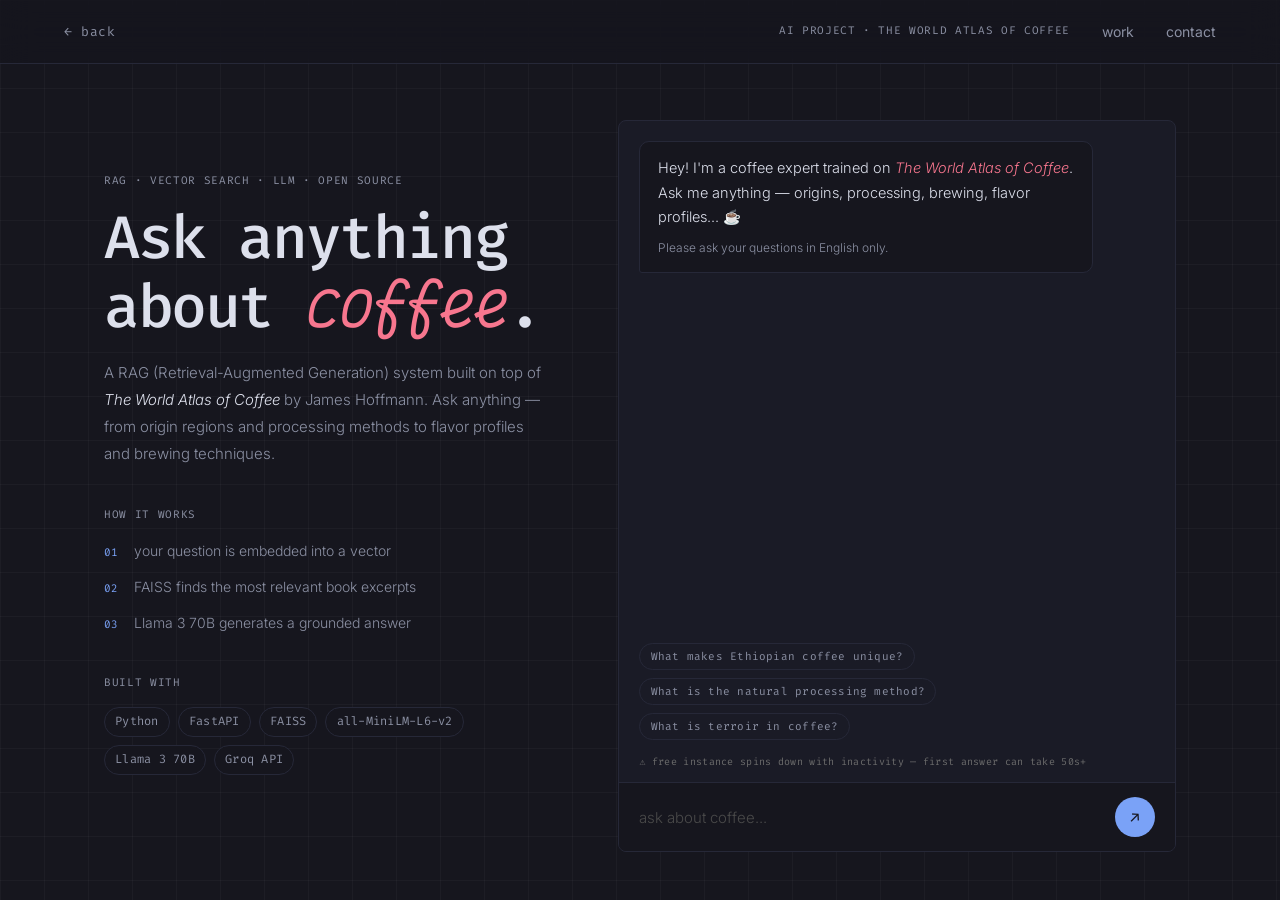
==== commit cf515d52: "Update coffee RAG model label from Llama 3.3 70B to Llama 3 70B Co-Authored-By: Claude Sonnet 4.6 <n" ====
--- a/pages/coffee.html
+++ b/pages/coffee.html
@@ -54,7 +54,7 @@
           </li>
           <li class="coffee-step">
             <span class="coffee-step__n">03</span>
-            <span class="coffee-step__t">Llama 3.3 70B generates a grounded answer</span>
+            <span class="coffee-step__t">Llama 3 70B generates a grounded answer</span>
           </li>
         </ol>
       </div>
@@ -66,7 +66,7 @@
           <span class="tag">FastAPI</span>
           <span class="tag">FAISS</span>
           <span class="tag">all-MiniLM-L6-v2</span>
-          <span class="tag">Llama 3.3 70B</span>
+          <span class="tag">Llama 3 70B</span>
           <span class="tag">Groq API</span>
         </div>
       </div>
--- a/styles/main.css
+++ b/styles/main.css
@@ -22,7 +22,7 @@
   --nav-h:   60px;
   --max-w:   1200px;
   --pad-x:   1.25rem;
-  --sec-gap: clamp(5rem, 14vh, 10rem);
+  --sec-gap: 2.5rem;
 }
 
 /* ── BASE (mobile-first) ── */
@@ -79,15 +79,14 @@
 }
 
 .nav__name {
-  font-family: var(--f-mono);
-  font-size: 0.8125rem;
-  font-weight: 500;
-  letter-spacing: 0.04em;
-  text-transform: uppercase;
-}
-
-.nav__name-full { display: none; }
-.nav__name-short { display: inline; }
+  font-family: var(--f-body);
+  font-size: 0.875rem;
+  font-weight: 400;
+  letter-spacing: 0.01em;
+  color: var(--fg);
+  transition: color 0.2s;
+}
+.nav__name:hover { color: var(--accent); }
 
 .nav__links {
   display: flex;
@@ -118,14 +117,12 @@
   border-color: var(--fg);
 }
 
-/* ── HERO ── */
+/* ── HERO (mobile: natural height right below the nav; desktop: full screen) ── */
 .hero {
-  min-height: 100dvh;
-  min-height: 100svh;
-  display: flex;
-  flex-direction: column;
-  justify-content: flex-end;
-  padding: calc(var(--nav-h) + 2rem) var(--pad-x) 3.5rem;
+  display: flex;
+  flex-direction: column;
+  justify-content: flex-start;
+  padding: calc(var(--nav-h) + 2.5rem) var(--pad-x) 3rem;
   position: relative;
 }
 
@@ -139,8 +136,8 @@
   display: flex;
   flex-direction: column;
   align-items: flex-start;
-  gap: 0.875rem;
-  margin-bottom: 2rem;
+  gap: 0.625rem;
+  margin-bottom: 1.5rem;
 }
 
 .mono-label {
@@ -154,7 +151,7 @@
 .hero__title {
   font-family: var(--f-display);
   font-weight: 500;
-  font-size: clamp(2.125rem, 10vw, 6.5rem);
+  font-size: clamp(2rem, 8vw, 4.75rem);
   line-height: 1.12;
   letter-spacing: -0.04em;
   margin-bottom: 2rem;
@@ -261,9 +258,9 @@
   display: flex;
   align-items: baseline;
   gap: 1rem;
-  padding-bottom: 1.5rem;
+  padding-bottom: 1.25rem;
   border-bottom: 1px solid var(--border);
-  margin-bottom: clamp(2.5rem, 7vw, 5.5rem);
+  margin-bottom: 1.5rem;
 }
 
 .section-num {
@@ -292,7 +289,7 @@
 .about__grid {
   display: grid;
   grid-template-columns: 1fr;
-  gap: 3rem;
+  gap: 2.5rem;
   align-items: start;
 }
 
@@ -614,7 +611,17 @@
   transform: translate(2px, -2px);
 }
 
-/* ── FEATURED PROJECT ── */
+/* ── PROJECTS ── */
+.projects__grid {
+  display: grid;
+  grid-template-columns: 1fr;
+  gap: 1.25rem;
+}
+
+@media (min-width: 720px) {
+  .projects__grid { grid-template-columns: 1fr 1fr; }
+}
+
 .project-card {
   display: block;
   border: 1px solid var(--border);
@@ -677,7 +684,7 @@
 .contact__grid {
   display: grid;
   grid-template-columns: 1fr;
-  gap: 3.5rem;
+  gap: 2.5rem;
   align-items: start;
 }
 
@@ -722,7 +729,13 @@
   gap: 1.375rem;
   max-width: 460px;
   width: 100%;
-}
+  background: var(--bg-subtle);
+  border: 1px solid var(--border);
+  border-radius: 12px;
+  padding: 1.75rem;
+  transition: border-color 0.25s;
+}
+.msg-form:focus-within { border-color: rgba(247, 118, 142, 0.35); }
 
 .msg-field {
   display: flex;
@@ -826,16 +839,26 @@
 
 /* ── ≥640px ── */
 @media (min-width: 640px) {
-  :root { --pad-x: clamp(1.5rem, 6vw, 5rem); }
-
-  .nav__name-full { display: inline; }
-  .nav__name-short { display: none; }
+  :root {
+    --pad-x: clamp(1.5rem, 5vw, 4rem);
+    --sec-gap: clamp(3rem, 7vh, 5.5rem);
+  }
 
   .nav__links { gap: 2rem; font-size: 0.875rem; }
 
   .nav__hide-sm { display: inline; }
 
-  .hero { padding-bottom: 5rem; }
+  .section-header {
+    padding-bottom: 1.25rem;
+    margin-bottom: clamp(1.75rem, 3.5vw, 3rem);
+  }
+
+  .hero {
+    min-height: 100dvh;
+    min-height: 100svh;
+    justify-content: flex-end;
+    padding-bottom: 3.5rem;
+  }
 
   .hero__label {
     flex-direction: row;
@@ -844,7 +867,7 @@
     flex-wrap: wrap;
   }
 
-  .hero__title { font-size: clamp(2.75rem, 8.5vw, 6.5rem); }
+  .hero__title { font-size: clamp(2.5rem, 6.5vw, 4.75rem); }
 
   .hero__desc { font-size: clamp(1rem, 1.6vw, 1.125rem); }
 
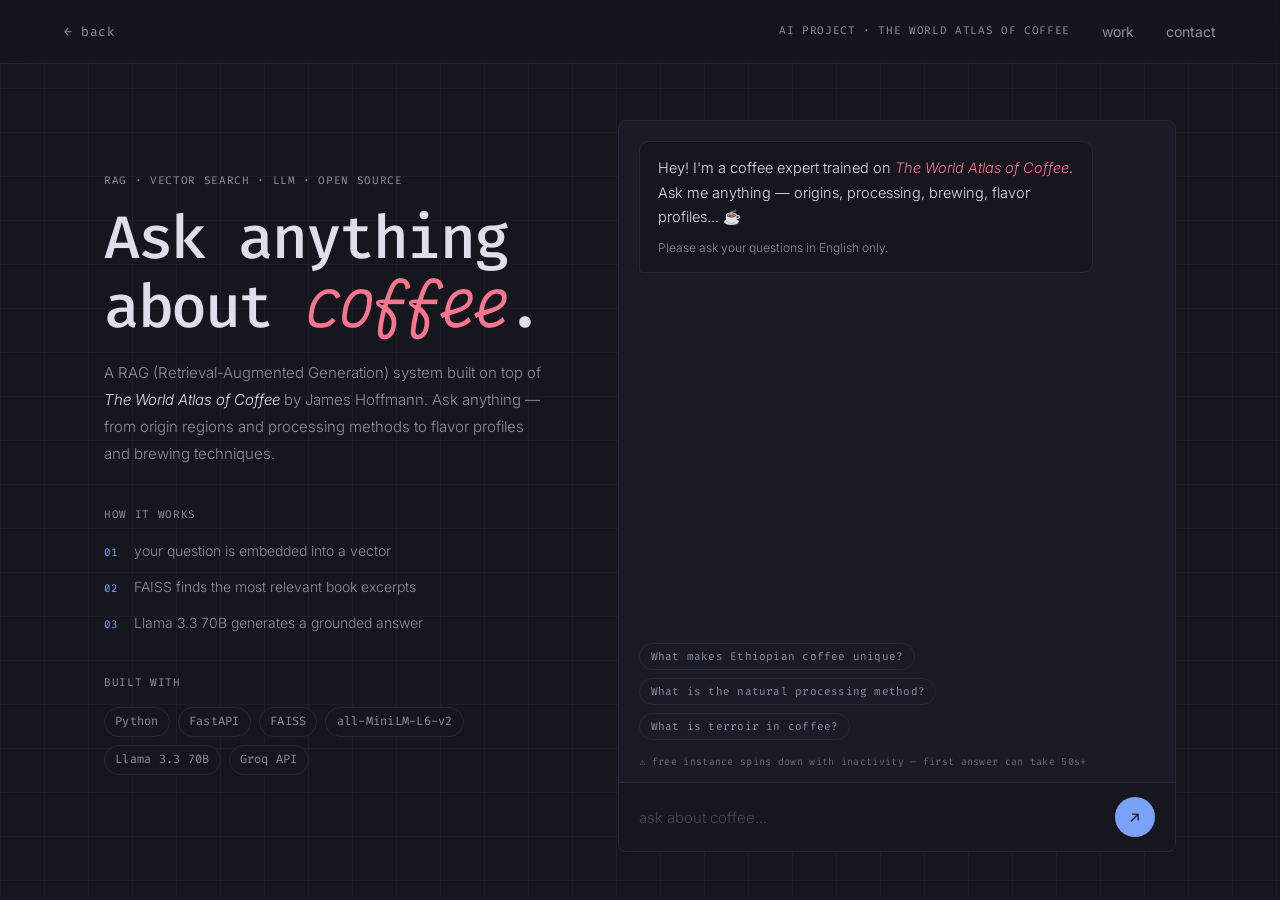
==== commit 8070a5ce: "Restore Llama 3.3 70B label to match active Groq model Co-Authored-By: Claude Sonnet 4.6 <noreply@an" ====
--- a/pages/coffee.html
+++ b/pages/coffee.html
@@ -54,7 +54,7 @@
           </li>
           <li class="coffee-step">
             <span class="coffee-step__n">03</span>
-            <span class="coffee-step__t">Llama 3 70B generates a grounded answer</span>
+            <span class="coffee-step__t">Llama 3.3 70B generates a grounded answer</span>
           </li>
         </ol>
       </div>
@@ -66,7 +66,7 @@
           <span class="tag">FastAPI</span>
           <span class="tag">FAISS</span>
           <span class="tag">all-MiniLM-L6-v2</span>
-          <span class="tag">Llama 3 70B</span>
+          <span class="tag">Llama 3.3 70B</span>
           <span class="tag">Groq API</span>
         </div>
       </div>
